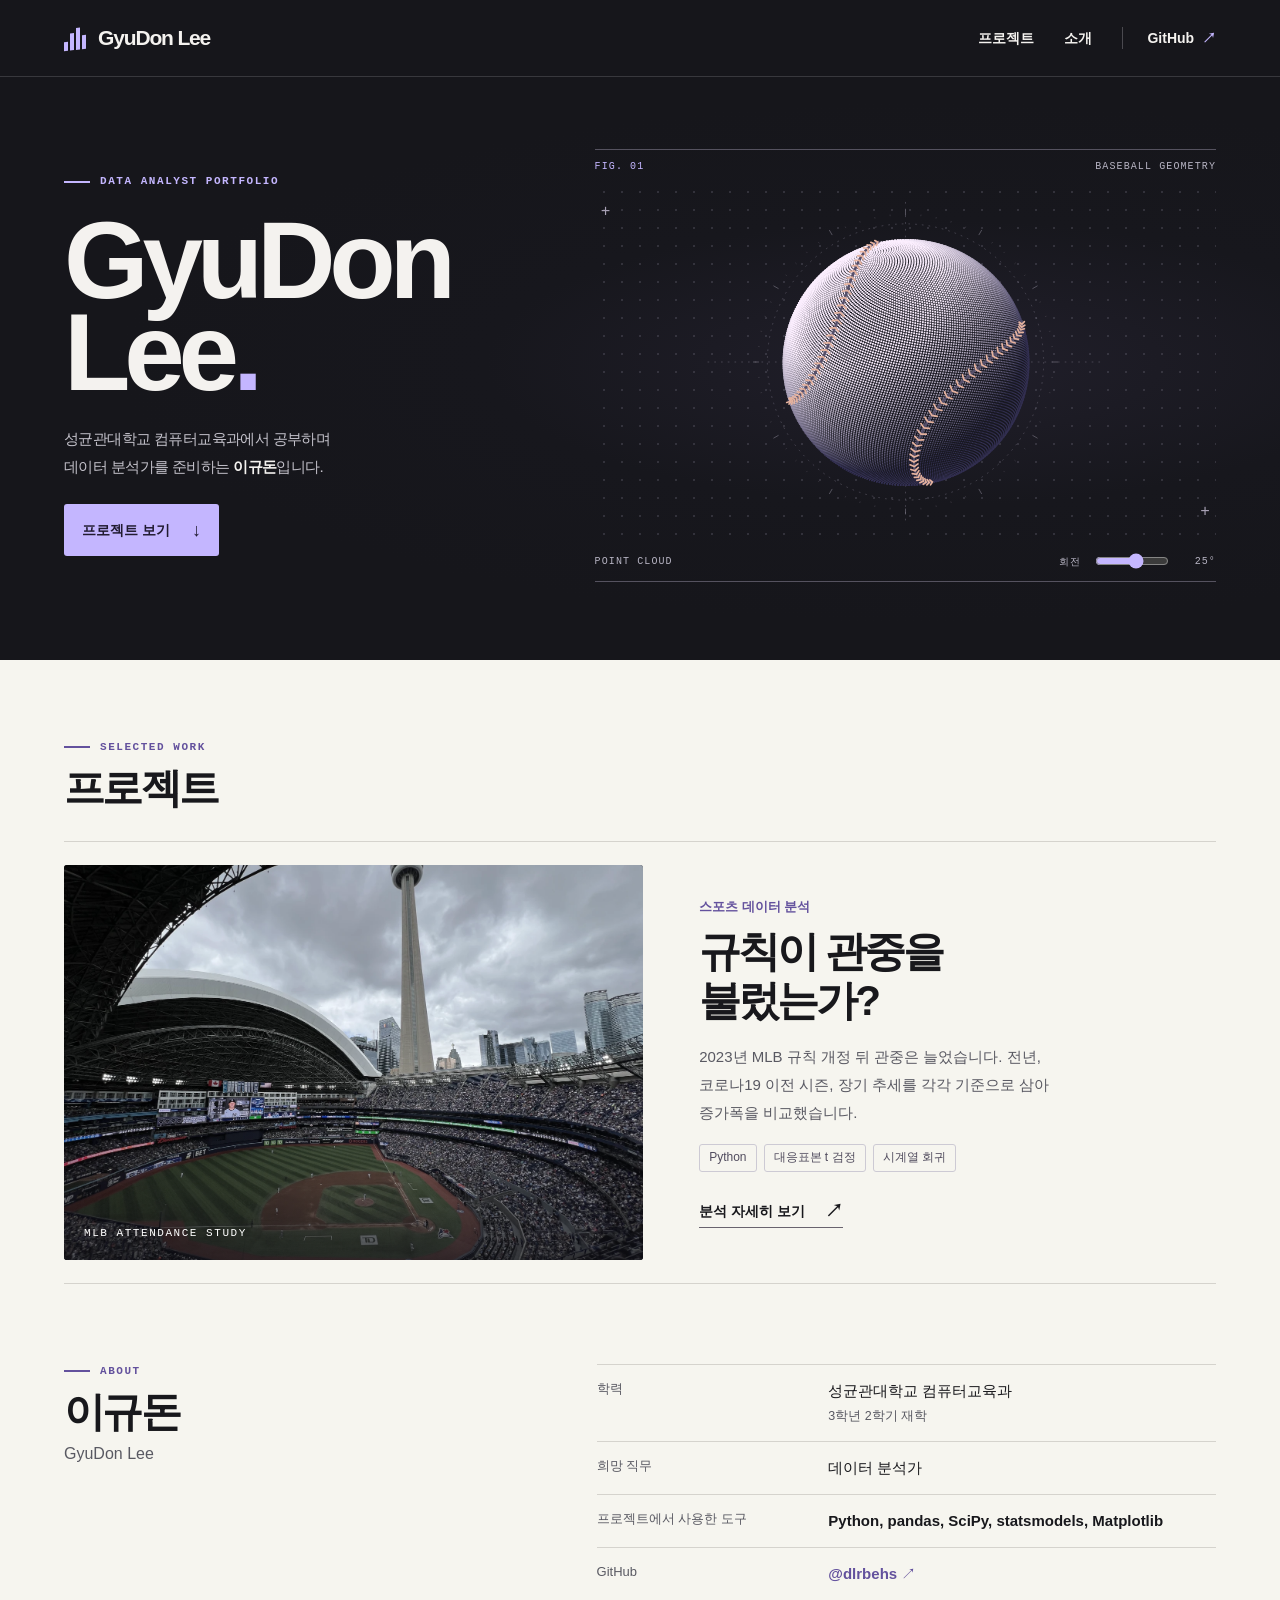
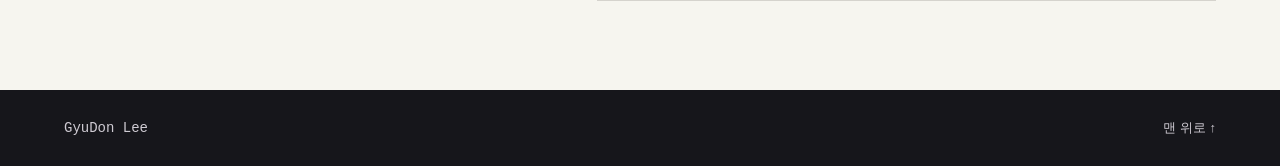
==== index.html @ 4417092d "Publish data analysis portfolio for GitHub Pages" ====
<!doctype html>
<html lang="ko">
<head>
  <meta charset="utf-8"><meta name="viewport" content="width=device-width, initial-scale=1">
  <meta name="theme-color" content="#16161b">
  <title>GyuDon Lee · 데이터 분석 포트폴리오</title>
  <meta name="description" content="성균관대학교 컴퓨터교육과 이규돈의 데이터 분석 포트폴리오. MLB 규칙 개정 전후의 관중 변화를 분석했습니다.">
  <link rel="stylesheet" href="style.css"><script defer src="field.js"></script>
</head>
<body id="top">
  <a class="skip" href="#main">본문으로 건너뛰기</a>
  <header class="topbar"><div class="wrap navrow">
    <a class="brand" href="#top" aria-label="이규돈 포트폴리오 처음으로"><span class="brand-mark" aria-hidden="true"><i></i><i></i><i></i><i></i></span>GyuDon Lee</a>
    <nav aria-label="주 메뉴"><a href="#projects">프로젝트</a><a href="#about">소개</a><a class="github" href="https://github.com/dlrbehs">GitHub <span aria-hidden="true">↗</span></a></nav>
  </div></header>
  <main id="main">
    <section class="hero"><div class="wrap cover">
      <div class="intro">
        <p class="kicker"><span class="dash"></span> DATA ANALYST PORTFOLIO</p>
        <h1>GyuDon<br><span class="last-name">Lee</span><span class="period">.</span></h1>
        <p class="intro-copy">성균관대학교 컴퓨터교육과에서 공부하며<br>데이터 분석가를 준비하는 <strong>이규돈</strong>입니다.</p>
        <a class="button" href="#projects">프로젝트 보기 <span aria-hidden="true">↓</span></a>
      </div>
      <figure class="ball-figure">
        <div class="field-head"><span>FIG. 01</span><span>BASEBALL GEOMETRY</span></div>
        <div class="ball-stage"><canvas id="baseball" role="img" aria-label="보랏빛 점과 살구색 실밥으로 그린 입체 야구공"></canvas></div>
        <figcaption class="field-foot"><span>POINT CLOUD</span><label for="rotation">회전</label><input id="rotation" type="range" min="-180" max="180" value="25" step="1"><output for="rotation" id="rotation-value">25°</output></figcaption>
      </figure>
    </div></section>
    <section id="projects" class="projects paper"><div class="wrap">
      <div class="section-head"><div><p class="kicker"><span class="dash"></span> SELECTED WORK</p><h2>프로젝트</h2></div></div>
      <a href="mlb.html" class="project-card">
        <div class="photo"><img src="stadium.webp" width="1500" height="1125" alt="관중석에서 바라본 토론토 야구장과 외야 쪽의 CN 타워"><span>MLB ATTENDANCE STUDY</span></div>
        <div class="project-summary"><p class="project-type">스포츠 데이터 분석</p>
          <h3>규칙이 관중을<br> 불렀는가?</h3>
          <p>2023년 MLB 규칙 개정 뒤 관중은 늘었습니다. 전년, 코로나19 이전 시즌, 장기 추세를 각각 기준으로 삼아 증가폭을 비교했습니다.</p>
          <ul class="tags"><li>Python</li><li>대응표본 t 검정</li><li>시계열 회귀</li></ul>
          <span class="case-link">분석 자세히 보기 <span aria-hidden="true">↗</span></span>
        </div>
      </a>
    </div></section>
    <section id="about" class="about paper"><div class="wrap about-grid">
      <div><p class="kicker"><span class="dash"></span> ABOUT</p><h2>이규돈</h2><p class="about-name">GyuDon Lee</p></div>
      <dl class="profile"><div><dt>학력</dt><dd>성균관대학교 컴퓨터교육과<br><small>3학년 2학기 재학</small></dd></div>
        <div><dt>희망 직무</dt><dd>데이터 분석가</dd></div>
        <div><dt>프로젝트에서 사용한 도구</dt><dd>Python, pandas, SciPy,<br class="mobile-only"> statsmodels, Matplotlib</dd></div>
        <div><dt>GitHub</dt><dd><a href="https://github.com/dlrbehs">@dlrbehs ↗</a></dd></div>
      </dl>
    </div></section>
  </main>
  <footer><div class="wrap"><span>GyuDon Lee</span><a href="#top">맨 위로 ↑</a></div></footer>
</body></html>
---- style.css ----
:root{--ink:#18181c;--night:#16161b;--paper:#f6f5ef;--muted:#595962;--violet:#c4b6ff;--purple:#63519d;--rule:#d5d3cd;--mono:"IBM Plex Mono",Consolas,"SFMono-Regular",monospace;--sans:"Inter","Segoe UI","Apple SD Gothic Neo","Malgun Gothic",sans-serif}
*{box-sizing:border-box}html{scroll-behavior:smooth;scroll-padding-top:18px}body{margin:0;background:var(--night);color:#f4f2ef;font:16px/1.6 var(--sans);word-break:keep-all}h1,h2,h3,p,dl,dd,figure,ul{margin:0}a{color:inherit;text-decoration:none}a,button,input,summary{-webkit-tap-highlight-color:transparent}a:focus-visible,button:focus-visible,input:focus-visible,summary:focus-visible{outline:3px solid #a383fc;outline-offset:5px}a:hover{text-decoration:underline;text-underline-offset:5px}.wrap{width:min(100% - clamp(40px,10vw,168px),1232px);margin-inline:auto}.paper{background:var(--paper);color:var(--ink)}.mono,.kicker,.section-index,.field-head,.field-foot,.photo>span,.project-type{font-family:var(--mono)}
.skip{position:fixed;z-index:10;left:16px;top:12px;padding:10px 18px;background:var(--paper);color:var(--ink);transform:translateY(-160%)}.skip:focus{transform:none}
.topbar{border-bottom:1px solid #38383d}.navrow,.topbar nav,.brand,.reader-nav .wrap,footer .wrap{display:flex;align-items:center}.navrow{justify-content:space-between;min-height:76px}.brand{font-size:21px;font-weight:700;letter-spacing:-.055em;gap:12px}.brand:hover{text-decoration:none}.brand-mark{display:flex;height:23px;align-items:end;gap:2px;transform:skewY(-7deg)}.brand-mark i{width:4px;display:block;background:var(--violet)}.brand-mark i:nth-child(1){height:9px}.brand-mark i:nth-child(2){height:17px}.brand-mark i:nth-child(3){height:22px}.brand-mark i:nth-child(4){height:14px}.topbar nav{gap:30px;font-size:14px;font-weight:600}.github{border-left:1px solid #4a494f;padding-left:24px}.github span{margin-left:4px;color:var(--violet)}
.hero{overflow:hidden;background:radial-gradient(ellipse at 73% 49%,#211f2b 0%,#17171d 34%,var(--night) 62%)}.cover{display:grid;grid-template-columns:.84fr 1.16fr;align-items:center;gap:7%;padding-block:clamp(54px,5.6vw,85px) clamp(54px,6.1vw,96px)}.kicker{font-size:11px;line-height:1.4;font-weight:600;letter-spacing:.14em;display:flex;align-items:center;gap:10px}.hero .kicker{color:var(--violet)}.dash{width:26px;height:2px;background:currentColor;display:inline-block;flex:none}.intro h1{font-size:clamp(82px,8.5vw,134px);font-weight:650;letter-spacing:-.057em;line-height:.85;margin:25px 0}.period{color:var(--violet)}.intro-copy{font-size:clamp(15px,1.2vw,18px);line-height:1.85;letter-spacing:-.04em;color:#c4c2cb}.intro-copy strong{color:#f4f2ef;font-weight:600}.button{display:inline-flex;align-items:center;gap:22px;background:var(--violet);color:#211b31;padding:12px 18px;font-weight:700;font-size:14px;margin-top:22px;border-radius:3px}.button:hover{background:#d4caff;text-decoration:none}.button span{font-size:18px}
.ball-figure{position:relative;min-width:0}.field-head,.field-foot{display:flex;align-items:center;gap:12px;color:#b7b4c3;font-size:10px;letter-spacing:.11em;line-height:1.3}.field-head{justify-content:space-between;border-top:1px solid #55525f;padding:10px 0}.field-head>span:first-child{color:var(--violet)}.ball-stage{position:relative;background-image:radial-gradient(circle,#72708050 .7px,transparent .9px);background-size:18px 18px}.ball-stage:before,.ball-stage:after{content:"+";position:absolute;color:#a8a1b5;font:16px var(--mono);line-height:1}.ball-stage:before{top:6%;left:1%}.ball-stage:after{bottom:6%;right:1%}#baseball{display:block;width:100%;height:clamp(295px,28vw,420px)}.field-foot{border-bottom:1px solid #55525f;padding:10px 0;min-height:39px}.field-foot>span{margin-right:auto}.field-foot label{font-family:var(--sans);white-space:nowrap}.field-foot input{width:74px;height:16px;accent-color:var(--violet);cursor:ew-resize}.field-foot output{min-width:33px;text-align:right}
.projects{padding-block:clamp(50px,6.2vw,92px)}.paper .kicker{color:var(--purple)}.section-head{display:flex;align-items:end;justify-content:space-between;margin-bottom:29px}.paper h2{font-size:clamp(34px,3.2vw,51px);letter-spacing:-.065em;line-height:1.18;margin-top:9px}.section-index{font-size:13px;color:#5b5666}.section-index span{color:#a7a4ac}.project-card{display:grid;grid-template-columns:1.12fr 1fr;align-items:stretch;border-top:1px solid var(--rule);border-bottom:1px solid var(--rule);padding:23px 0;gap:clamp(30px,4.4vw,78px)}.project-card:hover{text-decoration:none}.photo{position:relative;overflow:hidden;isolation:isolate;background:#36363c;min-height:300px;border-radius:3px}.photo img{display:block;height:100%;width:100%;position:absolute;inset:0;object-fit:cover;object-position:center 64%;transition:transform .4s;filter:saturate(.78)}.photo:after{content:"";position:absolute;inset:55% 0 0;background:linear-gradient(transparent,#121218a8);z-index:0}.photo>span{position:absolute;z-index:1;bottom:18px;left:20px;color:white;font-size:11px;letter-spacing:.14em}.project-card:hover .photo img{transform:scale(1.025)}.project-summary{padding:clamp(12px,2.5vw,42px) 0}.project-type{font-family:var(--sans);color:var(--purple);font-weight:700;font-size:13px}.project-summary h3{font-size:clamp(31px,3.3vw,50px);line-height:1.15;letter-spacing:-.07em;margin:10px 0 18px}.project-summary>p:not(.project-type){font-size:15px;color:var(--muted);line-height:1.85;max-width:44ch}.tags{display:flex;flex-wrap:wrap;padding:0;list-style:none;gap:7px;margin-top:18px}.tags li{border:1px solid #cdcad4;border-radius:3px;padding:3px 9px;font-size:12px;color:#514c5e}.case-link{display:inline-flex;gap:20px;align-items:center;border-bottom:1px solid #69636e;padding-bottom:2px;font-size:14px;font-weight:700;margin-top:25px}.case-link span{font-size:18px}.about{padding-bottom:clamp(60px,7vw,105px)}.about-grid{display:grid;grid-template-columns:1fr 1.3fr;gap:56px}.about-name{color:var(--muted);margin-top:5px}.profile>div{display:grid;grid-template-columns:35% 1fr;gap:15px;border-top:1px solid var(--rule);padding:14px 0}.profile>div:last-child{border-bottom:1px solid var(--rule)}.profile dt{font-size:13px;color:var(--muted)}.profile dd{font-size:15px;font-weight:580}.profile small{font-weight:400;color:var(--muted)}.profile a{color:var(--purple)}.mobile-only{display:none}footer .wrap{min-height:76px;justify-content:space-between;color:#cfcbd3;font-size:13px}footer span{font:14px var(--mono)}
.reader-nav{border-bottom:1px solid var(--rule)}.reader-nav .wrap{min-height:62px;justify-content:space-between;font-size:14px}.reader-nav .mono{font-size:11px;letter-spacing:.13em}.article{max-width:880px;padding-block:clamp(42px,5.5vw,82px)}.article h1{font-size:clamp(38px,5.3vw,76px);letter-spacing:-.075em;line-height:1.13;margin:16px 0}.lead{color:#4c4953;font-size:clamp(17px,1.5vw,21px);line-height:1.75}.article p:not(.kicker){line-height:1.83}.article .block{margin-top:48px}.article h2{font-size:clamp(24px,2.4vw,34px);margin:12px 0 15px}.article .block p,.notebook .article>p{color:#45434b}.study-meta{display:flex;flex-wrap:wrap;gap:10px 25px;border-block:1px solid var(--rule);padding:14px 0;font-size:13px;margin:24px 0 0}.study-meta strong{margin-right:6px}.study-tabs{display:flex;flex-wrap:wrap;gap:5px;margin:18px 0 0}.study-tabs[hidden]{display:none}.study-tabs button{font:600 14px var(--sans);padding:10px 16px;border:1px solid #bcb8c8;background:transparent;color:var(--ink);border-radius:3px;cursor:pointer}.study-tabs button[aria-pressed="true"]{background:var(--ink);border-color:var(--ink);color:white}.reading{background:#e9e5f5;border-left:3px solid #8972bd;padding:clamp(18px,3vw,32px);margin-top:10px}.reading strong{display:block;font-size:clamp(30px,4vw,52px);color:#443568;letter-spacing:-.055em;line-height:1.15}.reading small{display:block;font-family:var(--mono);color:#504566;margin:6px 0 10px}.reading[hidden]{display:none}.case-chart{margin:24px 0;background:white;border:1px solid var(--rule);padding:clamp(8px,1.7vw,22px)}.case-chart img{width:100%;height:auto;display:block}.case-chart figcaption,.caption{font-size:13px;color:var(--muted);margin-top:8px}.article a:not(.button){text-decoration:underline;text-underline-offset:4px}.article pre,.article .tablewrap{overflow:auto;max-width:100%;font-family:var(--mono);word-break:normal}.article pre{background:#232229;color:#eeecf1;padding:18px;border-radius:3px;line-height:1.55;font-size:13px}.article p code{font:14px var(--mono);background:#e9e6ee;padding:1px 5px}.cell{margin-block:40px}.cell img{max-width:100%;height:auto;background:white}.notebook .cell h2{font:13px var(--mono);letter-spacing:.04em;color:var(--purple)}.cell .result{background:#e8e6e2;color:var(--ink)}.article table{border-collapse:collapse;font-size:13px;min-width:min(100%,500px)}.article td,.article th{border-bottom:1px solid var(--rule);padding:6px 9px;text-align:right}.resources{display:flex;flex-wrap:wrap;align-items:center;gap:20px}.resources .button{margin:0}.article details{margin:16px 0}.article summary{cursor:pointer;font-weight:600;font-size:14px}.article details .tablewrap{margin:12px 0}
@media(max-width:780px){.wrap{width:calc(100% - 48px)}.cover{gap:4%;grid-template-columns:.9fr 1.1fr}.intro h1{font-size:83px}.kicker{font-size:10px}.field-head,.field-foot{font-size:9px;gap:7px}.photo{min-height:255px}.about-grid{gap:25px;grid-template-columns:.7fr 1.3fr}.profile>div{grid-template-columns:34% 1fr}.topbar nav{gap:17px}.github{padding-left:17px}}
@media(max-width:600px){.wrap{width:calc(100% - 38px)}.navrow{min-height:61px}.brand{font-size:17px;gap:8px}.brand-mark{transform:scale(.82);transform-origin:left center;margin-right:-3px}.topbar nav{gap:13px;font-size:12px}.github{padding-left:11px}.github span{margin-left:0}.cover{grid-template-columns:1fr;gap:34px;padding-block:41px 33px}.intro h1{font-size:clamp(63px,14.8vw,90px);margin:17px 0;line-height:1}.intro h1 br{display:none}.intro h1 br:after{content:" "}.intro h1 .last-name:before{content:" "}.intro-copy{font-size:15px}.button{margin-top:16px}.ball-figure{max-width:440px;width:100%;margin:auto}#baseball{height:clamp(220px,65vw,280px)}.field-head,.field-foot{padding-block:6px}.projects{padding-block:44px}.section-head{margin-bottom:18px}.project-card,.about-grid{grid-template-columns:1fr;gap:17px}.photo{min-height:0;aspect-ratio:1.7}.project-card{padding:16px 0 22px}.project-summary{padding:0}.project-summary h3 br{display:none}.project-summary h3{font-size:32px;margin:7px 0 12px}.about-grid{gap:20px}.profile>div{grid-template-columns:34% 1fr}.mobile-only{display:block}.study-tabs button{font-size:13px;padding:8px 11px}.article .block{margin-top:32px}.article{padding-block:36px}.article pre{padding:12px}.resources{gap:15px}.section-index{font-size:12px}}
@media(max-width:350px){.brand{font-size:15px}.topbar nav{gap:9px}.github{padding-left:7px}.wrap{width:calc(100% - 28px)}}
@media(prefers-reduced-motion:reduce){html{scroll-behavior:auto}*,*:before,*:after{transition:none!important}}
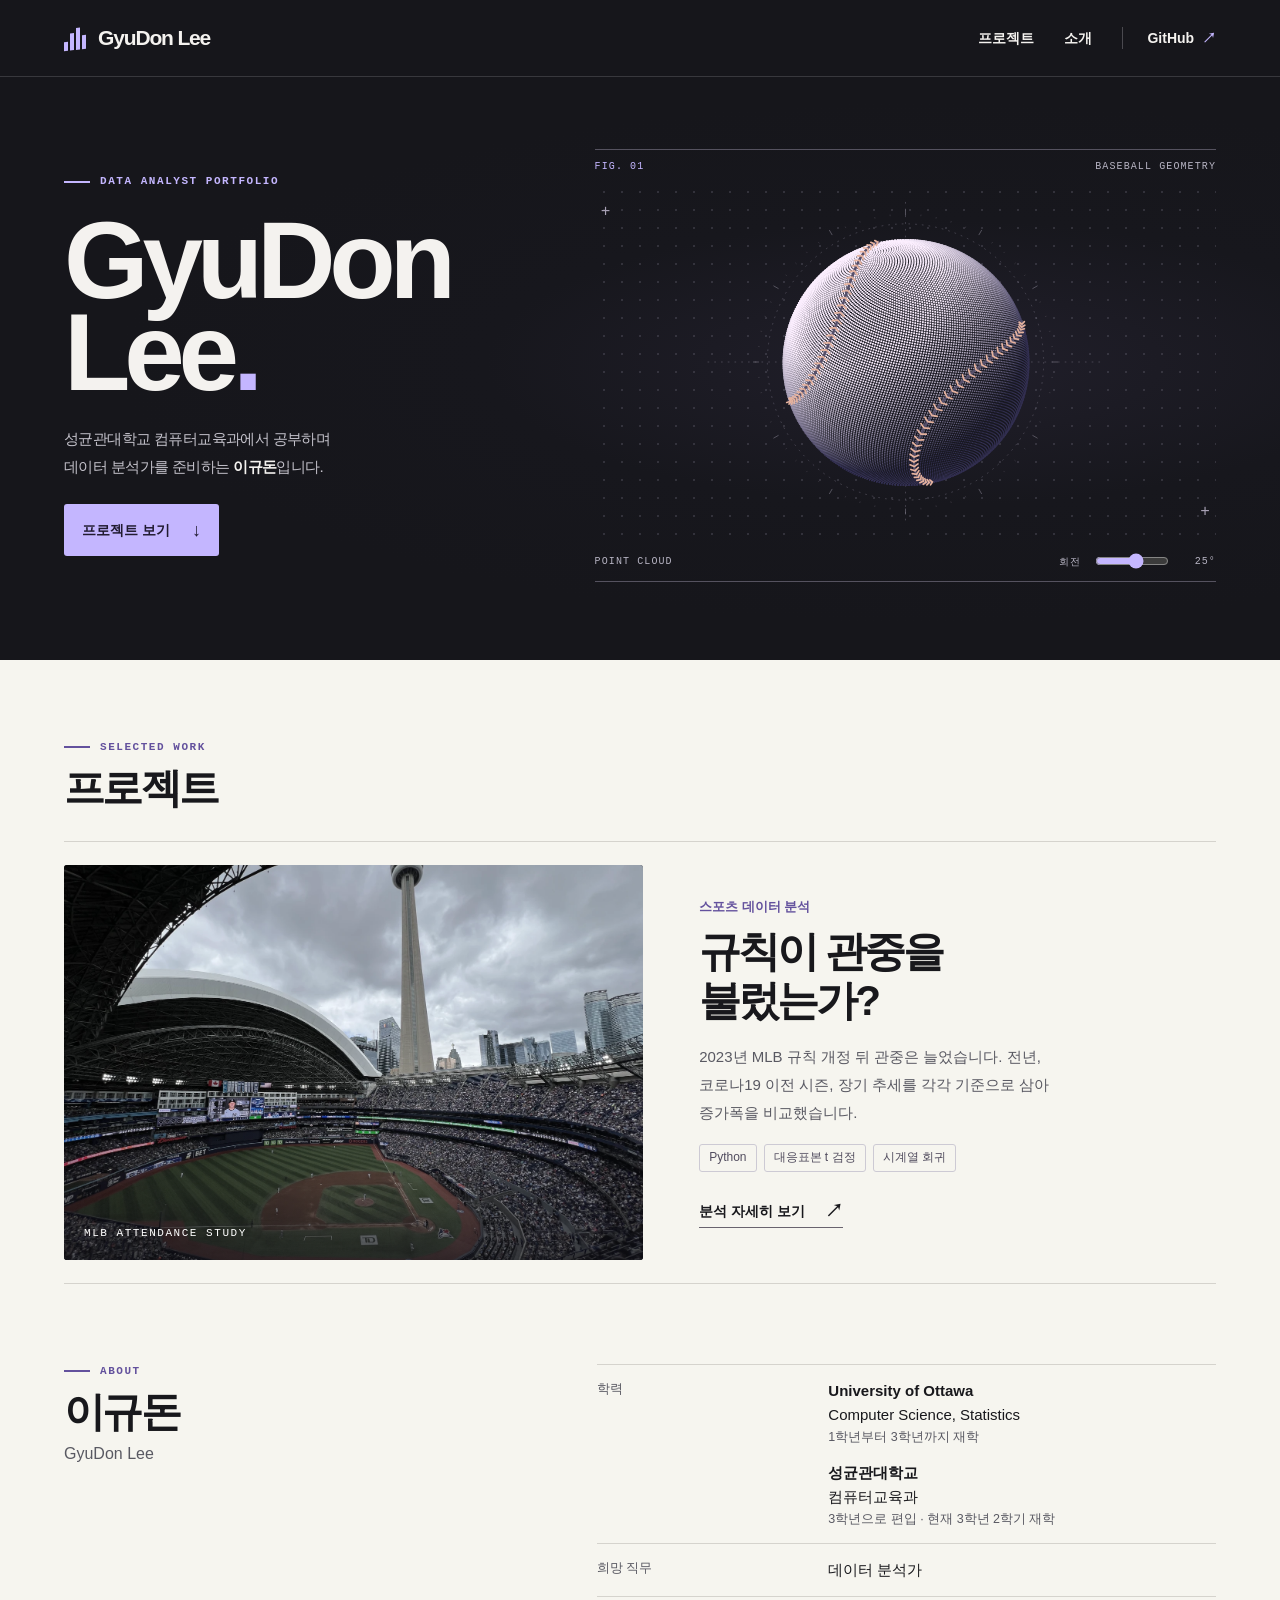
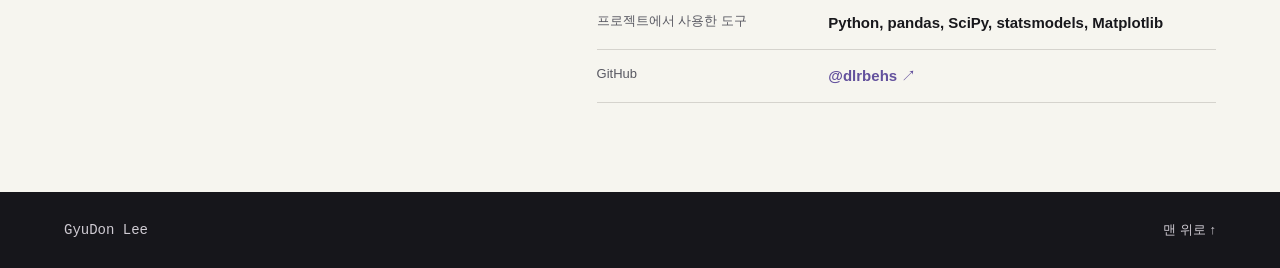
==== commit 8c8d54f5: "Introduce portfolio projects and add Ottawa and SKKU education" ====
--- a/index.html
+++ b/index.html
@@ -4,7 +4,7 @@
   <meta charset="utf-8"><meta name="viewport" content="width=device-width, initial-scale=1">
   <meta name="theme-color" content="#16161b">
   <title>GyuDon Lee · 데이터 분석 포트폴리오</title>
-  <meta name="description" content="성균관대학교 컴퓨터교육과 이규돈의 데이터 분석 포트폴리오. MLB 규칙 개정 전후의 관중 변화를 분석했습니다.">
+  <meta name="description" content="데이터 분석가를 준비하는 이규돈의 포트폴리오. 프로젝트별 분석 질문과 결과, 실행 코드를 확인할 수 있습니다.">
   <link rel="stylesheet" href="style.css"><script defer src="field.js"></script>
 </head>
 <body id="top">
@@ -41,7 +41,12 @@
     </div></section>
     <section id="about" class="about paper"><div class="wrap about-grid">
       <div><p class="kicker"><span class="dash"></span> ABOUT</p><h2>이규돈</h2><p class="about-name">GyuDon Lee</p></div>
-      <dl class="profile"><div><dt>학력</dt><dd>성균관대학교 컴퓨터교육과<br><small>3학년 2학기 재학</small></dd></div>
+      <dl class="profile"><div><dt>학력</dt><dd>
+        <ol class="education-history">
+          <li><strong lang="en">University of Ottawa</strong><span lang="en">Computer Science, Statistics</span><small>1학년부터 3학년까지 재학</small></li>
+          <li><strong>성균관대학교</strong><span>컴퓨터교육과</span><small>3학년으로 편입 · 현재 3학년 2학기 재학</small></li>
+        </ol>
+      </dd></div>
         <div><dt>희망 직무</dt><dd>데이터 분석가</dd></div>
         <div><dt>프로젝트에서 사용한 도구</dt><dd>Python, pandas, SciPy,<br class="mobile-only"> statsmodels, Matplotlib</dd></div>
         <div><dt>GitHub</dt><dd><a href="https://github.com/dlrbehs">@dlrbehs ↗</a></dd></div>
--- a/style.css
+++ b/style.css
@@ -10,3 +10,12 @@
 @media(max-width:600px){.wrap{width:calc(100% - 38px)}.navrow{min-height:61px}.brand{font-size:17px;gap:8px}.brand-mark{transform:scale(.82);transform-origin:left center;margin-right:-3px}.topbar nav{gap:13px;font-size:12px}.github{padding-left:11px}.github span{margin-left:0}.cover{grid-template-columns:1fr;gap:34px;padding-block:41px 33px}.intro h1{font-size:clamp(63px,14.8vw,90px);margin:17px 0;line-height:1}.intro h1 br{display:none}.intro h1 br:after{content:" "}.intro h1 .last-name:before{content:" "}.intro-copy{font-size:15px}.button{margin-top:16px}.ball-figure{max-width:440px;width:100%;margin:auto}#baseball{height:clamp(220px,65vw,280px)}.field-head,.field-foot{padding-block:6px}.projects{padding-block:44px}.section-head{margin-bottom:18px}.project-card,.about-grid{grid-template-columns:1fr;gap:17px}.photo{min-height:0;aspect-ratio:1.7}.project-card{padding:16px 0 22px}.project-summary{padding:0}.project-summary h3 br{display:none}.project-summary h3{font-size:32px;margin:7px 0 12px}.about-grid{gap:20px}.profile>div{grid-template-columns:34% 1fr}.mobile-only{display:block}.study-tabs button{font-size:13px;padding:8px 11px}.article .block{margin-top:32px}.article{padding-block:36px}.article pre{padding:12px}.resources{gap:15px}.section-index{font-size:12px}}
 @media(max-width:350px){.brand{font-size:15px}.topbar nav{gap:9px}.github{padding-left:7px}.wrap{width:calc(100% - 28px)}}
 @media(prefers-reduced-motion:reduce){html{scroll-behavior:auto}*,*:before,*:after{transition:none!important}}
+
+.education-history {
+  margin: 0;
+  padding: 0;
+  list-style: none;
+}
+.education-history li + li { margin-top: 14px; }
+.education-history strong, .education-history span, .education-history small { display: block; }
+.education-history span { font-weight: 400; }
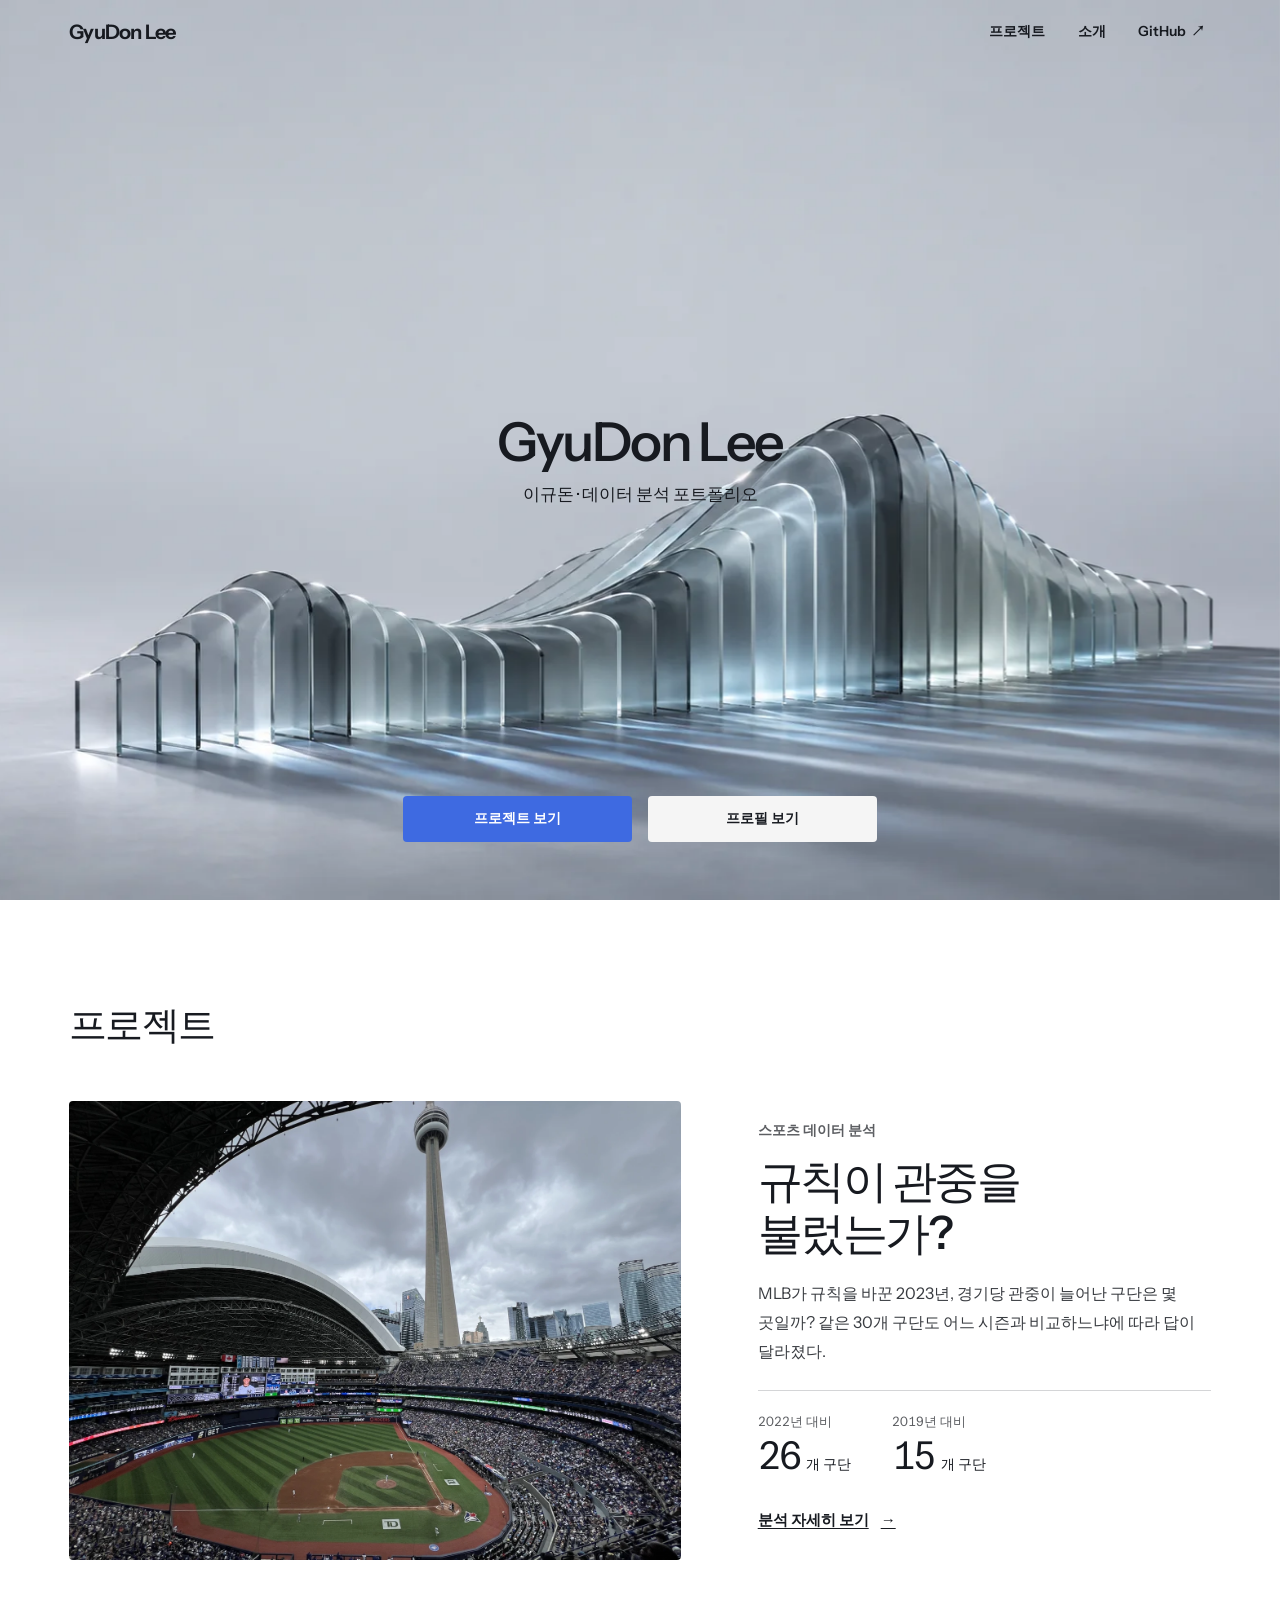
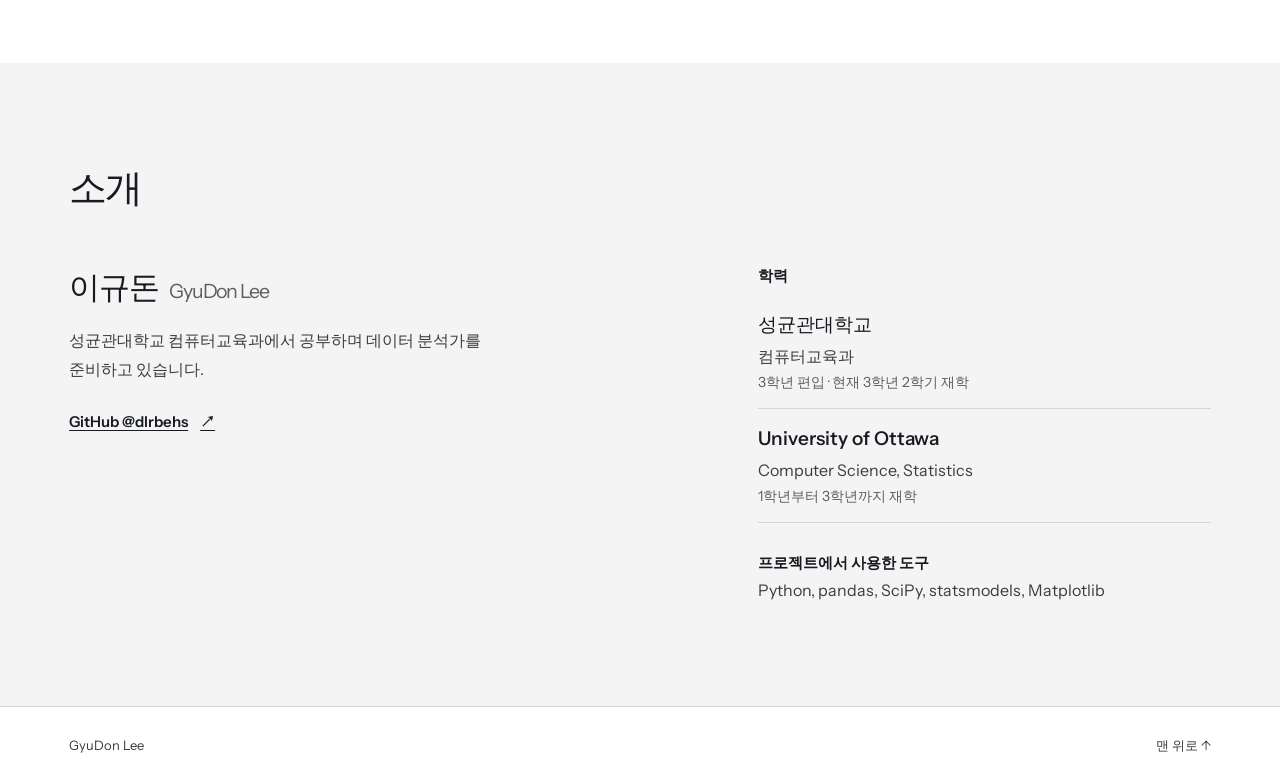
==== commit 906b9856: "Redesign analyst portfolio around selected projects and evidence" ====
--- a/index.html
+++ b/index.html
@@ -1,57 +1,89 @@
 <!doctype html>
 <html lang="ko">
 <head>
-  <meta charset="utf-8"><meta name="viewport" content="width=device-width, initial-scale=1">
-  <meta name="theme-color" content="#16161b">
+  <meta charset="utf-8">
+  <meta name="viewport" content="width=device-width, initial-scale=1">
+  <meta name="theme-color" content="#f4f4f4">
   <title>GyuDon Lee · 데이터 분석 포트폴리오</title>
-  <meta name="description" content="데이터 분석가를 준비하는 이규돈의 포트폴리오. 프로젝트별 분석 질문과 결과, 실행 코드를 확인할 수 있습니다.">
-  <link rel="stylesheet" href="style.css"><script defer src="field.js"></script>
+  <meta name="description" content="데이터 분석가를 준비하는 이규돈의 프로젝트와 학력. 분석 질문에서 결과를 재현하는 Python 코드까지 살펴볼 수 있습니다.">
+  <meta property="og:title" content="GyuDon Lee · 데이터 분석 포트폴리오">
+  <meta property="og:description" content="이규돈의 데이터 분석 프로젝트와 학력을 살펴보세요.">
+  <meta property="og:image" content="https://dlrbehs.github.io/analysis-landscape.webp">
+  <meta property="og:url" content="https://dlrbehs.github.io/">
+  <meta property="og:type" content="website">
+  <link rel="stylesheet" href="style.css">
 </head>
-<body id="top">
+<body id="top" class="home">
   <a class="skip" href="#main">본문으로 건너뛰기</a>
-  <header class="topbar"><div class="wrap navrow">
-    <a class="brand" href="#top" aria-label="이규돈 포트폴리오 처음으로"><span class="brand-mark" aria-hidden="true"><i></i><i></i><i></i><i></i></span>GyuDon Lee</a>
-    <nav aria-label="주 메뉴"><a href="#projects">프로젝트</a><a href="#about">소개</a><a class="github" href="https://github.com/dlrbehs">GitHub <span aria-hidden="true">↗</span></a></nav>
-  </div></header>
+  <header class="topbar">
+    <div class="wrap navrow">
+      <a class="brand" href="#top" aria-label="GyuDon Lee 포트폴리오 처음으로" lang="en">GyuDon Lee</a>
+      <nav aria-label="주 메뉴">
+        <a href="#projects">프로젝트</a>
+        <a href="#about">소개</a>
+        <a href="https://github.com/dlrbehs">GitHub <span aria-hidden="true">↗</span></a>
+      </nav>
+    </div>
+  </header>
   <main id="main">
-    <section class="hero"><div class="wrap cover">
-      <div class="intro">
-        <p class="kicker"><span class="dash"></span> DATA ANALYST PORTFOLIO</p>
-        <h1>GyuDon<br><span class="last-name">Lee</span><span class="period">.</span></h1>
-        <p class="intro-copy">성균관대학교 컴퓨터교육과에서 공부하며<br>데이터 분석가를 준비하는 <strong>이규돈</strong>입니다.</p>
-        <a class="button" href="#projects">프로젝트 보기 <span aria-hidden="true">↓</span></a>
+    <section class="hero" aria-labelledby="hero-title">
+      <picture>
+        <source media="(max-aspect-ratio: 1/1)" srcset="analysis-landscape.webp">
+        <img class="hero-art" src="analysis-landscape.webp"
+             srcset="analysis-landscape-small.webp 1000w, analysis-landscape.webp 1672w"
+             sizes="100vw" width="1672" height="941" fetchpriority="high" alt="">
+      </picture>
+      <div class="hero-heading">
+        <h1 id="hero-title" lang="en">GyuDon Lee</h1>
+        <p>이규돈 · 데이터 분석 포트폴리오</p>
       </div>
-      <figure class="ball-figure">
-        <div class="field-head"><span>FIG. 01</span><span>BASEBALL GEOMETRY</span></div>
-        <div class="ball-stage"><canvas id="baseball" role="img" aria-label="보랏빛 점과 살구색 실밥으로 그린 입체 야구공"></canvas></div>
-        <figcaption class="field-foot"><span>POINT CLOUD</span><label for="rotation">회전</label><input id="rotation" type="range" min="-180" max="180" value="25" step="1"><output for="rotation" id="rotation-value">25°</output></figcaption>
-      </figure>
-    </div></section>
-    <section id="projects" class="projects paper"><div class="wrap">
-      <div class="section-head"><div><p class="kicker"><span class="dash"></span> SELECTED WORK</p><h2>프로젝트</h2></div></div>
-      <a href="mlb.html" class="project-card">
-        <div class="photo"><img src="stadium.webp" width="1500" height="1125" alt="관중석에서 바라본 토론토 야구장과 외야 쪽의 CN 타워"><span>MLB ATTENDANCE STUDY</span></div>
-        <div class="project-summary"><p class="project-type">스포츠 데이터 분석</p>
-          <h3>규칙이 관중을<br> 불렀는가?</h3>
-          <p>2023년 MLB 규칙 개정 뒤 관중은 늘었습니다. 전년, 코로나19 이전 시즌, 장기 추세를 각각 기준으로 삼아 증가폭을 비교했습니다.</p>
-          <ul class="tags"><li>Python</li><li>대응표본 t 검정</li><li>시계열 회귀</li></ul>
-          <span class="case-link">분석 자세히 보기 <span aria-hidden="true">↗</span></span>
+      <div class="hero-actions">
+        <a class="button primary" href="#projects">프로젝트 보기</a>
+        <a class="button secondary" href="#about">프로필 보기</a>
+      </div>
+    </section>
+    <section id="projects" class="projects" aria-labelledby="projects-title">
+      <div class="wrap">
+        <h2 id="projects-title" class="section-title">프로젝트</h2>
+        <article class="feature">
+          <div class="project-photo">
+            <img src="stadium.webp" width="1500" height="1125" loading="lazy" alt="토론토 블루제이스 홈구장의 관중석에서 바라본 그라운드와 CN 타워">
+          </div>
+          <div class="project-copy">
+            <p class="eyebrow">스포츠 데이터 분석</p>
+            <h3>규칙이 관중을<br> 불렀는가?</h3>
+            <p class="summary">MLB가 규칙을 바꾼 2023년, 경기당 관중이 늘어난 구단은 몇 곳일까? 같은 30개 구단도 어느 시즌과 비교하느냐에 따라 답이 달라졌다.</p>
+            <dl class="comparison" aria-label="2023년에 경기당 관중이 증가한 구단 수">
+              <div><dt>2022년 대비</dt><dd>26<span>개 구단</span></dd></div>
+              <div><dt>2019년 대비</dt><dd>15<span>개 구단</span></dd></div>
+            </dl>
+            <a class="text-link" href="mlb.html">분석 자세히 보기 <span aria-hidden="true">→</span></a>
+          </div>
+        </article>
+      </div>
+    </section>
+    <section id="about" class="about" aria-labelledby="about-title">
+      <div class="wrap">
+        <h2 id="about-title" class="section-title">소개</h2>
+        <div class="about-grid">
+          <div class="bio">
+            <h3>이규돈 <span lang="en">GyuDon Lee</span></h3>
+            <p>성균관대학교 컴퓨터교육과에서 공부하며 데이터 분석가를 준비하고 있습니다.</p>
+            <a class="text-link" href="https://github.com/dlrbehs">GitHub @dlrbehs <span aria-hidden="true">↗</span></a>
+          </div>
+          <div class="background">
+            <h3>학력</h3>
+            <ol class="education-history">
+              <li><strong>성균관대학교</strong><span>컴퓨터교육과</span><small>3학년 편입 · 현재 3학년 2학기 재학</small></li>
+              <li><strong lang="en">University of Ottawa</strong><span lang="en">Computer Science, Statistics</span><small>1학년부터 3학년까지 재학</small></li>
+            </ol>
+            <h3>프로젝트에서 사용한 도구</h3>
+            <p lang="en">Python, pandas, SciPy, statsmodels, Matplotlib</p>
+          </div>
         </div>
-      </a>
-    </div></section>
-    <section id="about" class="about paper"><div class="wrap about-grid">
-      <div><p class="kicker"><span class="dash"></span> ABOUT</p><h2>이규돈</h2><p class="about-name">GyuDon Lee</p></div>
-      <dl class="profile"><div><dt>학력</dt><dd>
-        <ol class="education-history">
-          <li><strong lang="en">University of Ottawa</strong><span lang="en">Computer Science, Statistics</span><small>1학년부터 3학년까지 재학</small></li>
-          <li><strong>성균관대학교</strong><span>컴퓨터교육과</span><small>3학년으로 편입 · 현재 3학년 2학기 재학</small></li>
-        </ol>
-      </dd></div>
-        <div><dt>희망 직무</dt><dd>데이터 분석가</dd></div>
-        <div><dt>프로젝트에서 사용한 도구</dt><dd>Python, pandas, SciPy,<br class="mobile-only"> statsmodels, Matplotlib</dd></div>
-        <div><dt>GitHub</dt><dd><a href="https://github.com/dlrbehs">@dlrbehs ↗</a></dd></div>
-      </dl>
-    </div></section>
+      </div>
+    </section>
   </main>
-  <footer><div class="wrap"><span>GyuDon Lee</span><a href="#top">맨 위로 ↑</a></div></footer>
-</body></html>
+  <footer><div class="wrap"><span lang="en">GyuDon Lee</span><a href="#top">맨 위로 ↑</a></div></footer>
+</body>
+</html>
--- a/style.css
+++ b/style.css
@@ -1,21 +1,206 @@
-:root{--ink:#18181c;--night:#16161b;--paper:#f6f5ef;--muted:#595962;--violet:#c4b6ff;--purple:#63519d;--rule:#d5d3cd;--mono:"IBM Plex Mono",Consolas,"SFMono-Regular",monospace;--sans:"Inter","Segoe UI","Apple SD Gothic Neo","Malgun Gothic",sans-serif}
-*{box-sizing:border-box}html{scroll-behavior:smooth;scroll-padding-top:18px}body{margin:0;background:var(--night);color:#f4f2ef;font:16px/1.6 var(--sans);word-break:keep-all}h1,h2,h3,p,dl,dd,figure,ul{margin:0}a{color:inherit;text-decoration:none}a,button,input,summary{-webkit-tap-highlight-color:transparent}a:focus-visible,button:focus-visible,input:focus-visible,summary:focus-visible{outline:3px solid #a383fc;outline-offset:5px}a:hover{text-decoration:underline;text-underline-offset:5px}.wrap{width:min(100% - clamp(40px,10vw,168px),1232px);margin-inline:auto}.paper{background:var(--paper);color:var(--ink)}.mono,.kicker,.section-index,.field-head,.field-foot,.photo>span,.project-type{font-family:var(--mono)}
-.skip{position:fixed;z-index:10;left:16px;top:12px;padding:10px 18px;background:var(--paper);color:var(--ink);transform:translateY(-160%)}.skip:focus{transform:none}
-.topbar{border-bottom:1px solid #38383d}.navrow,.topbar nav,.brand,.reader-nav .wrap,footer .wrap{display:flex;align-items:center}.navrow{justify-content:space-between;min-height:76px}.brand{font-size:21px;font-weight:700;letter-spacing:-.055em;gap:12px}.brand:hover{text-decoration:none}.brand-mark{display:flex;height:23px;align-items:end;gap:2px;transform:skewY(-7deg)}.brand-mark i{width:4px;display:block;background:var(--violet)}.brand-mark i:nth-child(1){height:9px}.brand-mark i:nth-child(2){height:17px}.brand-mark i:nth-child(3){height:22px}.brand-mark i:nth-child(4){height:14px}.topbar nav{gap:30px;font-size:14px;font-weight:600}.github{border-left:1px solid #4a494f;padding-left:24px}.github span{margin-left:4px;color:var(--violet)}
-.hero{overflow:hidden;background:radial-gradient(ellipse at 73% 49%,#211f2b 0%,#17171d 34%,var(--night) 62%)}.cover{display:grid;grid-template-columns:.84fr 1.16fr;align-items:center;gap:7%;padding-block:clamp(54px,5.6vw,85px) clamp(54px,6.1vw,96px)}.kicker{font-size:11px;line-height:1.4;font-weight:600;letter-spacing:.14em;display:flex;align-items:center;gap:10px}.hero .kicker{color:var(--violet)}.dash{width:26px;height:2px;background:currentColor;display:inline-block;flex:none}.intro h1{font-size:clamp(82px,8.5vw,134px);font-weight:650;letter-spacing:-.057em;line-height:.85;margin:25px 0}.period{color:var(--violet)}.intro-copy{font-size:clamp(15px,1.2vw,18px);line-height:1.85;letter-spacing:-.04em;color:#c4c2cb}.intro-copy strong{color:#f4f2ef;font-weight:600}.button{display:inline-flex;align-items:center;gap:22px;background:var(--violet);color:#211b31;padding:12px 18px;font-weight:700;font-size:14px;margin-top:22px;border-radius:3px}.button:hover{background:#d4caff;text-decoration:none}.button span{font-size:18px}
-.ball-figure{position:relative;min-width:0}.field-head,.field-foot{display:flex;align-items:center;gap:12px;color:#b7b4c3;font-size:10px;letter-spacing:.11em;line-height:1.3}.field-head{justify-content:space-between;border-top:1px solid #55525f;padding:10px 0}.field-head>span:first-child{color:var(--violet)}.ball-stage{position:relative;background-image:radial-gradient(circle,#72708050 .7px,transparent .9px);background-size:18px 18px}.ball-stage:before,.ball-stage:after{content:"+";position:absolute;color:#a8a1b5;font:16px var(--mono);line-height:1}.ball-stage:before{top:6%;left:1%}.ball-stage:after{bottom:6%;right:1%}#baseball{display:block;width:100%;height:clamp(295px,28vw,420px)}.field-foot{border-bottom:1px solid #55525f;padding:10px 0;min-height:39px}.field-foot>span{margin-right:auto}.field-foot label{font-family:var(--sans);white-space:nowrap}.field-foot input{width:74px;height:16px;accent-color:var(--violet);cursor:ew-resize}.field-foot output{min-width:33px;text-align:right}
-.projects{padding-block:clamp(50px,6.2vw,92px)}.paper .kicker{color:var(--purple)}.section-head{display:flex;align-items:end;justify-content:space-between;margin-bottom:29px}.paper h2{font-size:clamp(34px,3.2vw,51px);letter-spacing:-.065em;line-height:1.18;margin-top:9px}.section-index{font-size:13px;color:#5b5666}.section-index span{color:#a7a4ac}.project-card{display:grid;grid-template-columns:1.12fr 1fr;align-items:stretch;border-top:1px solid var(--rule);border-bottom:1px solid var(--rule);padding:23px 0;gap:clamp(30px,4.4vw,78px)}.project-card:hover{text-decoration:none}.photo{position:relative;overflow:hidden;isolation:isolate;background:#36363c;min-height:300px;border-radius:3px}.photo img{display:block;height:100%;width:100%;position:absolute;inset:0;object-fit:cover;object-position:center 64%;transition:transform .4s;filter:saturate(.78)}.photo:after{content:"";position:absolute;inset:55% 0 0;background:linear-gradient(transparent,#121218a8);z-index:0}.photo>span{position:absolute;z-index:1;bottom:18px;left:20px;color:white;font-size:11px;letter-spacing:.14em}.project-card:hover .photo img{transform:scale(1.025)}.project-summary{padding:clamp(12px,2.5vw,42px) 0}.project-type{font-family:var(--sans);color:var(--purple);font-weight:700;font-size:13px}.project-summary h3{font-size:clamp(31px,3.3vw,50px);line-height:1.15;letter-spacing:-.07em;margin:10px 0 18px}.project-summary>p:not(.project-type){font-size:15px;color:var(--muted);line-height:1.85;max-width:44ch}.tags{display:flex;flex-wrap:wrap;padding:0;list-style:none;gap:7px;margin-top:18px}.tags li{border:1px solid #cdcad4;border-radius:3px;padding:3px 9px;font-size:12px;color:#514c5e}.case-link{display:inline-flex;gap:20px;align-items:center;border-bottom:1px solid #69636e;padding-bottom:2px;font-size:14px;font-weight:700;margin-top:25px}.case-link span{font-size:18px}.about{padding-bottom:clamp(60px,7vw,105px)}.about-grid{display:grid;grid-template-columns:1fr 1.3fr;gap:56px}.about-name{color:var(--muted);margin-top:5px}.profile>div{display:grid;grid-template-columns:35% 1fr;gap:15px;border-top:1px solid var(--rule);padding:14px 0}.profile>div:last-child{border-bottom:1px solid var(--rule)}.profile dt{font-size:13px;color:var(--muted)}.profile dd{font-size:15px;font-weight:580}.profile small{font-weight:400;color:var(--muted)}.profile a{color:var(--purple)}.mobile-only{display:none}footer .wrap{min-height:76px;justify-content:space-between;color:#cfcbd3;font-size:13px}footer span{font:14px var(--mono)}
-.reader-nav{border-bottom:1px solid var(--rule)}.reader-nav .wrap{min-height:62px;justify-content:space-between;font-size:14px}.reader-nav .mono{font-size:11px;letter-spacing:.13em}.article{max-width:880px;padding-block:clamp(42px,5.5vw,82px)}.article h1{font-size:clamp(38px,5.3vw,76px);letter-spacing:-.075em;line-height:1.13;margin:16px 0}.lead{color:#4c4953;font-size:clamp(17px,1.5vw,21px);line-height:1.75}.article p:not(.kicker){line-height:1.83}.article .block{margin-top:48px}.article h2{font-size:clamp(24px,2.4vw,34px);margin:12px 0 15px}.article .block p,.notebook .article>p{color:#45434b}.study-meta{display:flex;flex-wrap:wrap;gap:10px 25px;border-block:1px solid var(--rule);padding:14px 0;font-size:13px;margin:24px 0 0}.study-meta strong{margin-right:6px}.study-tabs{display:flex;flex-wrap:wrap;gap:5px;margin:18px 0 0}.study-tabs[hidden]{display:none}.study-tabs button{font:600 14px var(--sans);padding:10px 16px;border:1px solid #bcb8c8;background:transparent;color:var(--ink);border-radius:3px;cursor:pointer}.study-tabs button[aria-pressed="true"]{background:var(--ink);border-color:var(--ink);color:white}.reading{background:#e9e5f5;border-left:3px solid #8972bd;padding:clamp(18px,3vw,32px);margin-top:10px}.reading strong{display:block;font-size:clamp(30px,4vw,52px);color:#443568;letter-spacing:-.055em;line-height:1.15}.reading small{display:block;font-family:var(--mono);color:#504566;margin:6px 0 10px}.reading[hidden]{display:none}.case-chart{margin:24px 0;background:white;border:1px solid var(--rule);padding:clamp(8px,1.7vw,22px)}.case-chart img{width:100%;height:auto;display:block}.case-chart figcaption,.caption{font-size:13px;color:var(--muted);margin-top:8px}.article a:not(.button){text-decoration:underline;text-underline-offset:4px}.article pre,.article .tablewrap{overflow:auto;max-width:100%;font-family:var(--mono);word-break:normal}.article pre{background:#232229;color:#eeecf1;padding:18px;border-radius:3px;line-height:1.55;font-size:13px}.article p code{font:14px var(--mono);background:#e9e6ee;padding:1px 5px}.cell{margin-block:40px}.cell img{max-width:100%;height:auto;background:white}.notebook .cell h2{font:13px var(--mono);letter-spacing:.04em;color:var(--purple)}.cell .result{background:#e8e6e2;color:var(--ink)}.article table{border-collapse:collapse;font-size:13px;min-width:min(100%,500px)}.article td,.article th{border-bottom:1px solid var(--rule);padding:6px 9px;text-align:right}.resources{display:flex;flex-wrap:wrap;align-items:center;gap:20px}.resources .button{margin:0}.article details{margin:16px 0}.article summary{cursor:pointer;font-weight:600;font-size:14px}.article details .tablewrap{margin:12px 0}
-@media(max-width:780px){.wrap{width:calc(100% - 48px)}.cover{gap:4%;grid-template-columns:.9fr 1.1fr}.intro h1{font-size:83px}.kicker{font-size:10px}.field-head,.field-foot{font-size:9px;gap:7px}.photo{min-height:255px}.about-grid{gap:25px;grid-template-columns:.7fr 1.3fr}.profile>div{grid-template-columns:34% 1fr}.topbar nav{gap:17px}.github{padding-left:17px}}
-@media(max-width:600px){.wrap{width:calc(100% - 38px)}.navrow{min-height:61px}.brand{font-size:17px;gap:8px}.brand-mark{transform:scale(.82);transform-origin:left center;margin-right:-3px}.topbar nav{gap:13px;font-size:12px}.github{padding-left:11px}.github span{margin-left:0}.cover{grid-template-columns:1fr;gap:34px;padding-block:41px 33px}.intro h1{font-size:clamp(63px,14.8vw,90px);margin:17px 0;line-height:1}.intro h1 br{display:none}.intro h1 br:after{content:" "}.intro h1 .last-name:before{content:" "}.intro-copy{font-size:15px}.button{margin-top:16px}.ball-figure{max-width:440px;width:100%;margin:auto}#baseball{height:clamp(220px,65vw,280px)}.field-head,.field-foot{padding-block:6px}.projects{padding-block:44px}.section-head{margin-bottom:18px}.project-card,.about-grid{grid-template-columns:1fr;gap:17px}.photo{min-height:0;aspect-ratio:1.7}.project-card{padding:16px 0 22px}.project-summary{padding:0}.project-summary h3 br{display:none}.project-summary h3{font-size:32px;margin:7px 0 12px}.about-grid{gap:20px}.profile>div{grid-template-columns:34% 1fr}.mobile-only{display:block}.study-tabs button{font-size:13px;padding:8px 11px}.article .block{margin-top:32px}.article{padding-block:36px}.article pre{padding:12px}.resources{gap:15px}.section-index{font-size:12px}}
-@media(max-width:350px){.brand{font-size:15px}.topbar nav{gap:9px}.github{padding-left:7px}.wrap{width:calc(100% - 28px)}}
-@media(prefers-reduced-motion:reduce){html{scroll-behavior:auto}*,*:before,*:after{transition:none!important}}
-
-.education-history {
-  margin: 0;
-  padding: 0;
-  list-style: none;
-}
-.education-history li + li { margin-top: 14px; }
+@font-face {
+  font-family: "Instrument Sans";
+  src: url("instrument-sans-latin.woff2") format("woff2");
+  font-style: normal;
+  font-weight: 400 700;
+  font-display: swap;
+}
+
+:root {
+  color-scheme: light;
+  --ink: #171a20;
+  --body: #393c41;
+  --muted: #5c5e62;
+  --paper: #fff;
+  --surface: #f4f4f4;
+  --line: #d4d5d7;
+  --blue: #3e6ae1;
+  --blue-text: #294db0;
+  --gutter: clamp(20px, 5.4vw, 88px);
+  --section-space: clamp(64px, 8vw, 128px);
+  --sans: "Instrument Sans", Arial, "Apple SD Gothic Neo", "Malgun Gothic", sans-serif;
+  font-family: var(--sans);
+  color: var(--ink);
+  background: var(--paper);
+  line-height: 1.55;
+  -webkit-text-size-adjust: 100%;
+}
+
+* { box-sizing: border-box; }
+body, h1, h2, h3, p, figure, dl, dd, ol { margin: 0; }
+body { min-width: 0; word-break: keep-all; overflow-wrap: break-word; }
+img { display: block; max-width: 100%; height: auto; }
+a { color: inherit; text-underline-offset: .22em; }
+button { font: inherit; }
+:focus-visible { outline: 3px solid var(--blue-text); outline-offset: 4px; }
+[hidden] { display: none !important; }
+.wrap { width: min(calc(100% - var(--gutter) * 2), 1280px); margin-inline: auto; }
+.skip {
+  position: fixed; top: 8px; left: 8px; z-index: 8; padding: 10px 16px;
+  color: white; background: var(--ink); transform: translateY(-160%);
+}
+.skip:focus { transform: none; }
+
+.topbar, .reader-nav { z-index: 3; background: rgba(250, 250, 250, .92); }
+.topbar { position: absolute; inset: 0 0 auto; background: transparent; }
+.navrow, .reader-nav > div {
+  min-height: 64px; display: flex; align-items: center; justify-content: space-between; gap: 10px;
+}
+.brand { display: inline-flex; align-items: center; min-height: 44px; }
+.brand { font-size: 20px; font-weight: 650; letter-spacing: -.04em; }
+.navrow a, .reader-nav a, footer a { text-decoration: none; }
+nav { display: flex; align-items: center; gap: clamp(8px, 1.6vw, 24px); }
+nav a, .reader-nav a, footer a { display: inline-flex; align-items: center; gap: .35em; min-height: 44px; }
+nav a { padding-inline: 6px; font-weight: 600; font-size: 14px; }
+nav a:hover, .reader-nav a:hover, footer a:hover { text-decoration: underline; }
+
+@supports (animation-timeline: scroll()) {
+  .topbar {
+    position: fixed;
+    animation: nav-surface 1s linear both;
+    animation-timeline: scroll();
+    animation-range: 0px 80px;
+  }
+  :is(#projects, #about) { scroll-margin-top: 60px; }
+  @keyframes nav-surface {
+    from { background-color: transparent; backdrop-filter: blur(0); }
+    to { background-color: rgba(255, 255, 255, .9); backdrop-filter: blur(12px); }
+  }
+}
+
+.hero {
+  position: relative; isolation: isolate; display: flex; flex-direction: column;
+  align-items: center; justify-content: space-between; text-align: center;
+  min-height: max(550px, 100vh); min-height: max(550px, 100svh);
+  padding: clamp(90px, 14vh, 170px) 20px clamp(28px, 6.5vh, 80px);
+  background: #bfc4cb; overflow: hidden;
+}
+.hero-art { position: absolute; inset: 0; z-index: -1; width: 100%; height: 100%; object-fit: cover; object-position: 50% 66%; }
+.hero picture { display: contents; }
+.hero h1 { font-size: clamp(40px, 4.2vw, 66px); font-weight: 550; line-height: 1.04; letter-spacing: -.045em; }
+.hero-heading p { margin-top: 12px; font-size: clamp(16px, 1.3vw, 20px); font-weight: 500; }
+.hero-actions { display: flex; justify-content: center; gap: 16px; width: min(100%, 474px); }
+.button {
+  display: inline-flex; align-items: center; justify-content: center; gap: 10px; min-height: 46px;
+  padding: 10px 24px; border-radius: 4px; background: var(--blue); color: #fff;
+  font-size: 14px; font-weight: 600; line-height: 1.45; text-decoration: none;
+}
+.hero-actions .button { flex: 1; }
+.button:hover { background: #3158c5; }
+.secondary { background: #f5f5f5; color: var(--ink); }
+.secondary:hover { background: #fff; }
+
+.projects, .about { padding-block: var(--section-space); }
+.section-title {
+  margin-bottom: clamp(30px, 4.2vw, 64px); font-size: clamp(28px, 3vw, 44px); font-weight: 550;
+  letter-spacing: -.045em; line-height: 1.18;
+}
+.feature { position: relative; display: grid; grid-template-columns: minmax(0, 1.35fr) minmax(0, 1fr); gap: clamp(32px, 6vw, 90px); align-items: center; }
+.feature .text-link::after { content: ""; position: absolute; inset: 0; }
+.project-photo { overflow: hidden; border-radius: 4px; }
+.project-photo img { width: 100%; aspect-ratio: 4 / 3; object-fit: cover; }
+.eyebrow, .kicker { color: var(--muted); font-size: 14px; font-weight: 600; }
+.project-copy h3 { margin-block: 14px 20px; font-size: clamp(34px, 3.5vw, 55px); line-height: 1.16; font-weight: 550; letter-spacing: -.055em; }
+.summary, .bio p { color: var(--body); font-size: 16px; line-height: 1.8; }
+.comparison {
+  display: flex; column-gap: clamp(22px, 3.2vw, 48px); margin-block: 24px 18px;
+  padding-top: 20px; border-top: 1px solid var(--line); font-variant-numeric: tabular-nums;
+}
+.comparison dt { font-size: 13px; color: var(--muted); }
+.comparison dd { margin-top: 2px; font-size: clamp(28px, 3vw, 42px); line-height: 1.22; letter-spacing: -.045em; }
+.comparison dd span { margin-left: 6px; font-size: 14px; letter-spacing: 0; }
+.text-link { display: inline-flex; align-items: center; min-height: 44px; gap: 12px; font-size: 15px; font-weight: 600; text-decoration: underline; }
+.text-link span { display: inline-block; }
+.text-link:hover { color: var(--blue-text); }
+
+.about { background: var(--surface); }
+.about-grid { display: grid; grid-template-columns: minmax(0, 1.35fr) minmax(0, 1fr); gap: clamp(32px, 6vw, 90px); align-items: start; }
+.bio h3 { font-size: clamp(26px, 2.4vw, 36px); letter-spacing: -.04em; font-weight: 550; }
+.bio h3 span { display: inline-block; margin-left: 6px; font-size: .64em; font-weight: 400; color: var(--muted); }
+.bio p { max-width: 28em; margin-block: 14px 16px; }
+.background h3 { font-size: 15px; font-weight: 600; }
+.education-history { list-style: none; padding: 0; margin-block: 8px 28px; }
+.education-history li { padding-block: 15px; border-bottom: 1px solid var(--line); }
 .education-history strong, .education-history span, .education-history small { display: block; }
-.education-history span { font-weight: 400; }
+.education-history strong { font-size: 19px; font-weight: 550; }
+.education-history span, .background p { margin-top: 4px; color: var(--body); }
+.education-history small { margin-top: 3px; color: var(--muted); font-size: 14px; }
+footer { background: var(--paper); border-top: 1px solid var(--line); font-size: 13px; color: var(--body); }
+footer .wrap { display: flex; align-items: center; justify-content: space-between; gap: 16px; min-height: 76px; }
+
+.reader-nav { position: sticky; top: 0; border-bottom: 1px solid var(--line); backdrop-filter: blur(12px); }
+.reader-nav .mono { font-size: 13px; font-weight: 600; }
+.reader-nav a { font-size: 14px; font-weight: 550; }
+.article { max-width: 832px; margin-block: clamp(54px, 7vw, 108px) var(--section-space); }
+.article h1 { font-size: clamp(32px, 4.8vw, 62px); line-height: 1.15; letter-spacing: -.055em; font-weight: 550; }
+.article .kicker { margin-bottom: 16px; }
+.article p { color: var(--body); line-height: 1.84; }
+.article h1 + .lead { margin-top: 24px; }
+.article .lead { font-size: clamp(17px, 1.45vw, 21px); }
+.article a:not(.button) { color: var(--blue-text); }
+.study-meta { display: flex; flex-wrap: wrap; gap: 6px 24px; margin-top: 28px; font-size: 14px; color: var(--muted); }
+.study-meta strong { color: var(--ink); }
+.block, .cell { padding-top: clamp(28px, 3.7vw, 54px); margin-top: clamp(34px, 4.5vw, 64px); border-top: 1px solid var(--line); scroll-margin-top: 88px; }
+.article h2 { margin-bottom: 18px; font-size: clamp(22px, 2.3vw, 32px); line-height: 1.38; font-weight: 550; letter-spacing: -.04em; }
+.article p + p { margin-top: 14px; }
+.article code { font-family: ui-monospace, Consolas, monospace; font-size: .92em; }
+.case-chart { margin-block: 26px 18px; }
+.case-chart img { width: 100%; }
+.case-chart figcaption, .article .caption, caption { margin-top: 10px; color: var(--muted); font-size: 14px; line-height: 1.6; }
+details { margin-top: 18px; }
+summary { cursor: pointer; padding-block: 9px; font-weight: 550; }
+details[open] > p { padding-block: 10px; }
+.study-tabs { display: flex; flex-wrap: wrap; gap: 8px; margin-block: 18px; }
+.study-tabs button {
+  min-height: 44px; padding: 8px 14px; border: 1px solid var(--line); border-radius: 4px;
+  background: var(--paper); color: var(--body); cursor: pointer; font-size: 14px;
+}
+.study-tabs button[aria-pressed="true"] { color: white; background: var(--ink); border-color: var(--ink); }
+.reading { margin-top: 12px; padding: clamp(20px, 3vw, 36px); border-radius: 4px; background: var(--surface); }
+.reading > strong, .reading small { display: block; }
+.reading > strong { font-size: clamp(32px, 4.1vw, 54px); line-height: 1.18; font-weight: 500; letter-spacing: -.04em; }
+.reading small { margin-block: 6px 14px; color: var(--muted); }
+.resources { display: flex; flex-wrap: wrap; align-items: center; gap: 10px 24px; }
+.resources a { display: inline-flex; align-items: center; min-height: 44px; }
+.tablewrap, .cell pre { max-width: 100%; overflow-x: auto; }
+table { width: 100%; border-collapse: collapse; font-size: 14px; font-variant-numeric: tabular-nums; }
+caption { text-align: left; margin-bottom: 10px; }
+th, td { padding: 9px 12px; border-bottom: 1px solid var(--line); text-align: left; white-space: nowrap; }
+thead { background: var(--surface); }
+.notebook .article { max-width: 980px; }
+.notebook .lead { margin-bottom: 18px; }
+.cell pre { background: var(--surface); border-radius: 4px; padding: 18px; font: 14px/1.65 ui-monospace, Consolas, monospace; }
+.cell img { margin-block: 18px; }
+.cell .result { color: var(--muted); }
+.cell h3 { margin-block: 16px 8px; font-size: 16px; }
+
+@media (max-width: 760px) {
+  .feature, .about-grid { grid-template-columns: minmax(0, 1fr); gap: 28px; }
+  .about-grid { gap: 40px; }
+  .project-copy h3 br { display: none; }
+  .project-copy h3 { margin-block: 8px 14px; }
+  .project-photo img { aspect-ratio: 3 / 2; }
+  .comparison { margin-block: 16px 10px; padding-top: 14px; }
+}
+@media (max-width: 600px) {
+  .navrow, .reader-nav > div { min-height: 56px; }
+  .brand { font-size: 18px; }
+  nav { gap: 2px; }
+  nav a { padding-inline: 7px; font-size: 13px; }
+  .hero { min-height: max(500px, 100vh); min-height: max(500px, 100svh); padding-top: clamp(96px, 16svh, 152px); padding-bottom: max(30px, env(safe-area-inset-bottom)); }
+  .hero-art { object-position: 56% 67%; }
+  .hero-actions { max-width: 380px; gap: 10px; }
+  .hero-actions .button { padding-inline: 8px; }
+  .study-meta { display: grid; }
+  .study-tabs { gap: 6px; }
+  .study-tabs button { padding-inline: 9px; }
+  .resources { flex-direction: column; align-items: flex-start; gap: 6px; }
+}
+@media (prefers-reduced-motion: no-preference) {
+  .hero-art { animation: develop 850ms ease-out both; }
+  .hero-heading { animation: arrive 330ms ease-out both; }
+  .button, .text-link span { transition: background-color 330ms ease, transform 330ms ease; }
+  .text-link:hover span { transform: translateX(3px); }
+  @keyframes develop { from { transform: scale(1.015); } to { transform: none; } }
+  @keyframes arrive { from { opacity: .5; transform: translateY(6px); } to { opacity: 1; transform: none; } }
+}
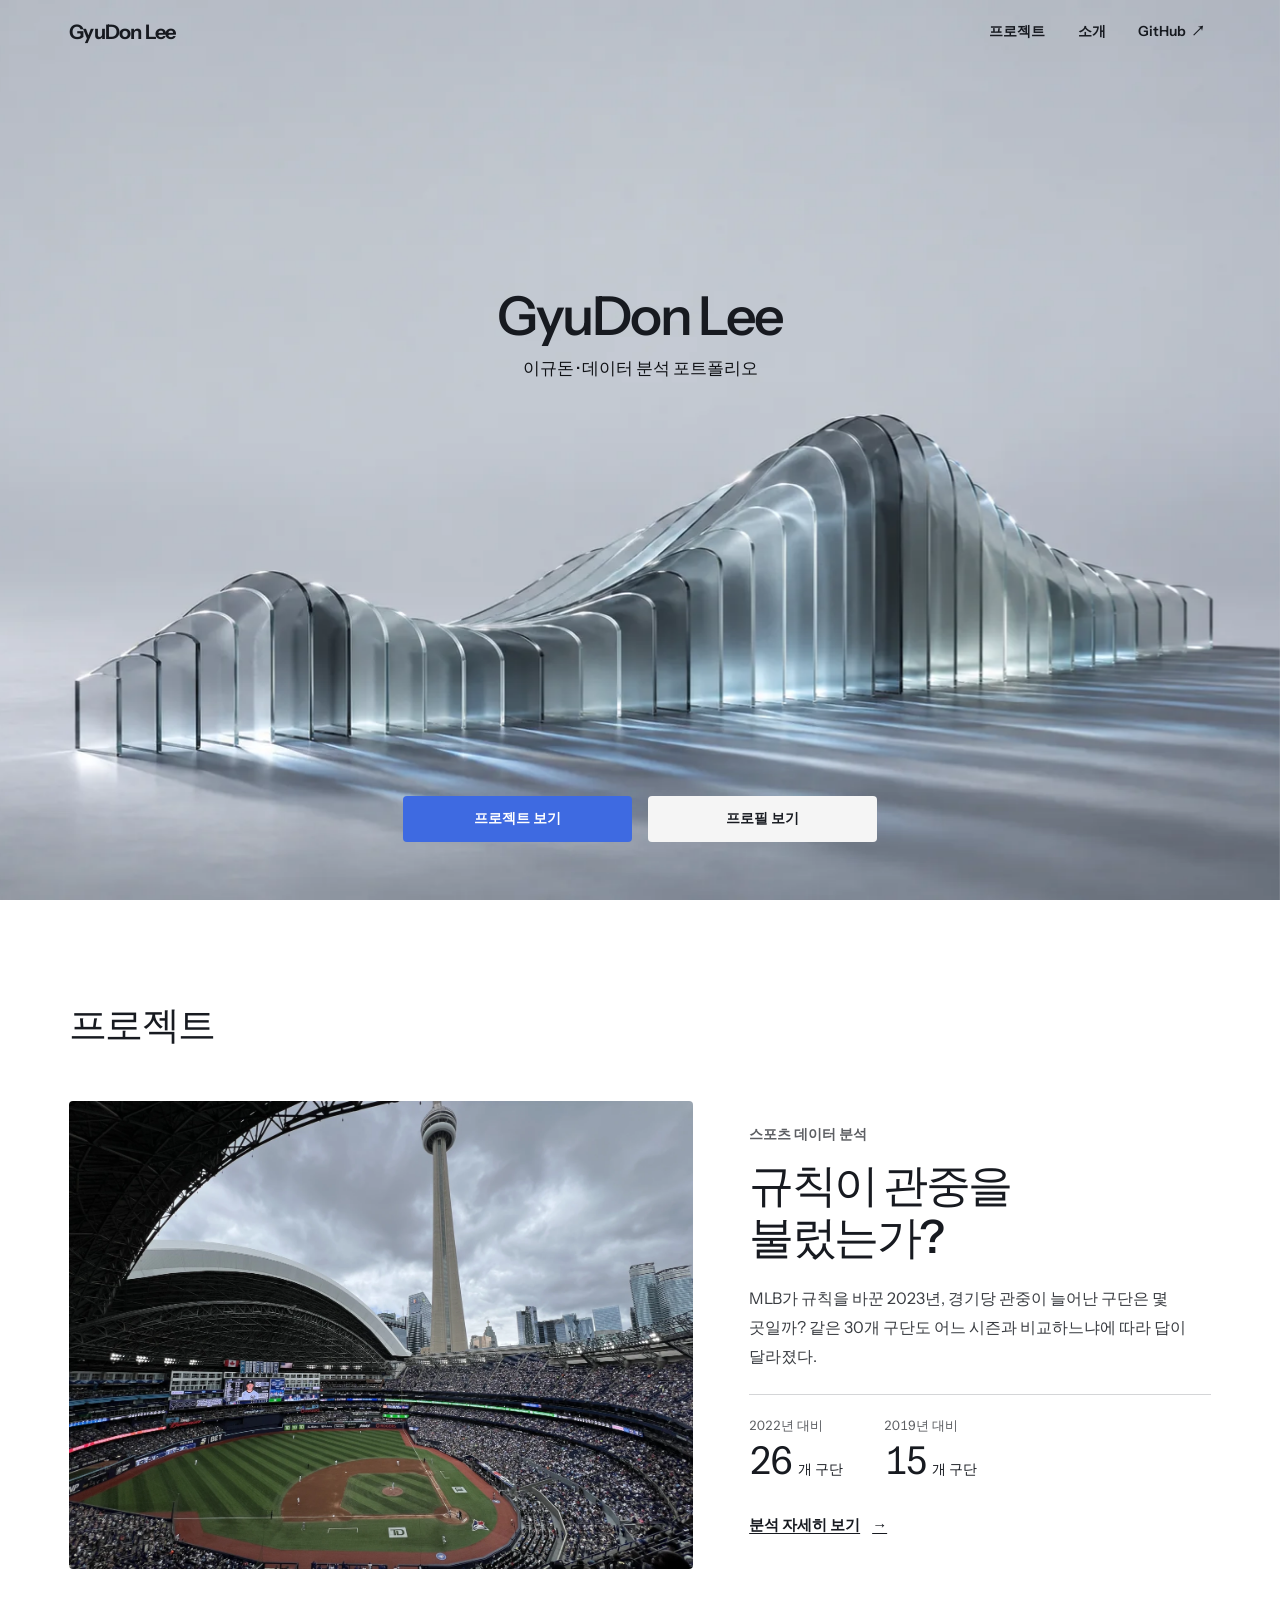
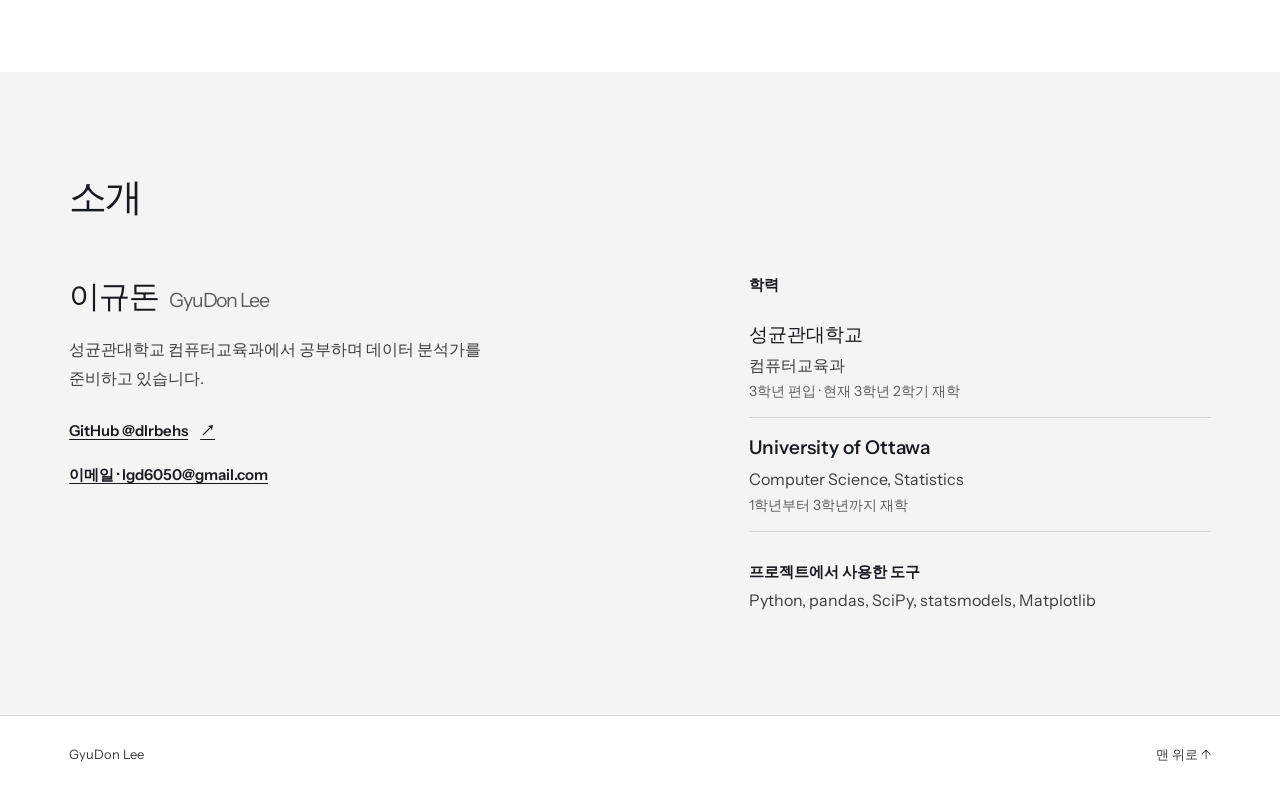
==== commit 324c791b: "Add email contact to the portfolio introduction" ====
--- a/index.html
+++ b/index.html
@@ -70,6 +70,7 @@
             <h3>이규돈 <span lang="en">GyuDon Lee</span></h3>
             <p>성균관대학교 컴퓨터교육과에서 공부하며 데이터 분석가를 준비하고 있습니다.</p>
             <a class="text-link" href="https://github.com/dlrbehs">GitHub @dlrbehs <span aria-hidden="true">↗</span></a>
+            <div><a class="text-link" href="mailto:lgd6050@gmail.com">이메일 · lgd6050@gmail.com</a></div>
           </div>
           <div class="background">
             <h3>학력</h3>
--- a/style.css
+++ b/style.css
@@ -72,13 +72,14 @@
   position: relative; isolation: isolate; display: flex; flex-direction: column;
   align-items: center; justify-content: space-between; text-align: center;
   min-height: max(550px, 100vh); min-height: max(550px, 100svh);
-  padding: clamp(90px, 14vh, 170px) 20px clamp(28px, 6.5vh, 80px);
+  padding: clamp(76px, min(32vh, 60vh - 16vw), 360px) 20px clamp(28px, 6.5vh, 80px);
+  padding-top: clamp(76px, min(32svh, 60svh - 16vw), 360px);
   background: #bfc4cb; overflow: hidden;
 }
-.hero-art { position: absolute; inset: 0; z-index: -1; width: 100%; height: 100%; object-fit: cover; object-position: 50% 66%; }
-.hero picture { display: contents; }
+.hero picture { position: absolute; inset: 0; z-index: -1; }
+.hero-art { width: 100%; height: 100%; object-fit: cover; object-position: 50% 66%; }
 .hero h1 { font-size: clamp(40px, 4.2vw, 66px); font-weight: 550; line-height: 1.04; letter-spacing: -.045em; }
-.hero-heading p { margin-top: 12px; font-size: clamp(16px, 1.3vw, 20px); font-weight: 500; }
+.hero-heading p { margin-top: 12px; color: #101216; font-size: clamp(16px, 1.3vw, 20px); font-weight: 550; }
 .hero-actions { display: flex; justify-content: center; gap: 16px; width: min(100%, 474px); }
 .button {
   display: inline-flex; align-items: center; justify-content: center; gap: 10px; min-height: 46px;
@@ -174,6 +175,12 @@
 .cell .result { color: var(--muted); }
 .cell h3 { margin-block: 16px 8px; font-size: 16px; }
 
+@media (min-width: 761px) {
+  .feature, .about-grid { grid-template-columns: repeat(12, minmax(0, 1fr)); column-gap: 24px; }
+  .project-photo, .bio { grid-column: span 7; }
+  .project-photo { margin-right: clamp(8px, 2.5vw, 40px); }
+  .project-copy, .background { grid-column: span 5; }
+}
 @media (max-width: 760px) {
   .feature, .about-grid { grid-template-columns: minmax(0, 1fr); gap: 28px; }
   .about-grid { gap: 40px; }
@@ -187,7 +194,7 @@
   .brand { font-size: 18px; }
   nav { gap: 2px; }
   nav a { padding-inline: 7px; font-size: 13px; }
-  .hero { min-height: max(500px, 100vh); min-height: max(500px, 100svh); padding-top: clamp(96px, 16svh, 152px); padding-bottom: max(30px, env(safe-area-inset-bottom)); }
+  .hero { min-height: max(500px, 100vh); min-height: max(500px, 100svh); padding-bottom: max(30px, env(safe-area-inset-bottom)); }
   .hero-art { object-position: 56% 67%; }
   .hero-actions { max-width: 380px; gap: 10px; }
   .hero-actions .button { padding-inline: 8px; }
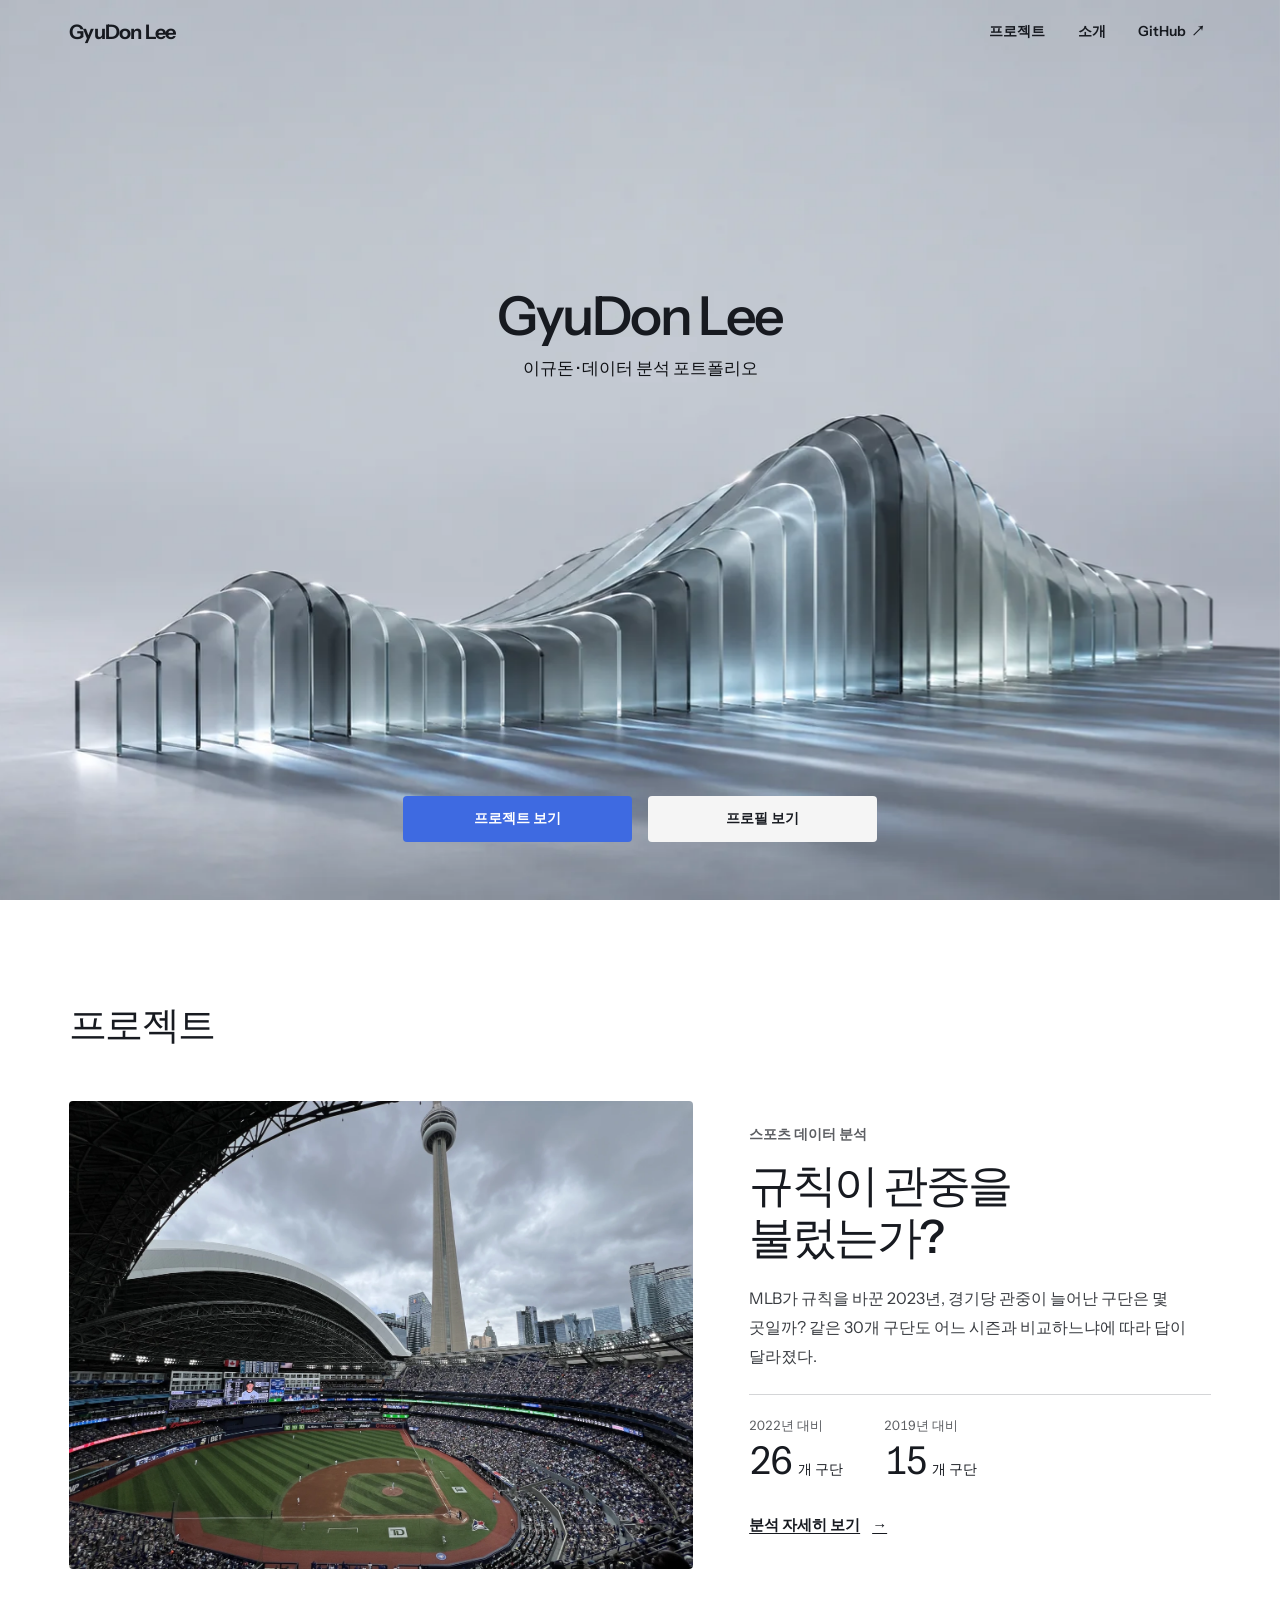
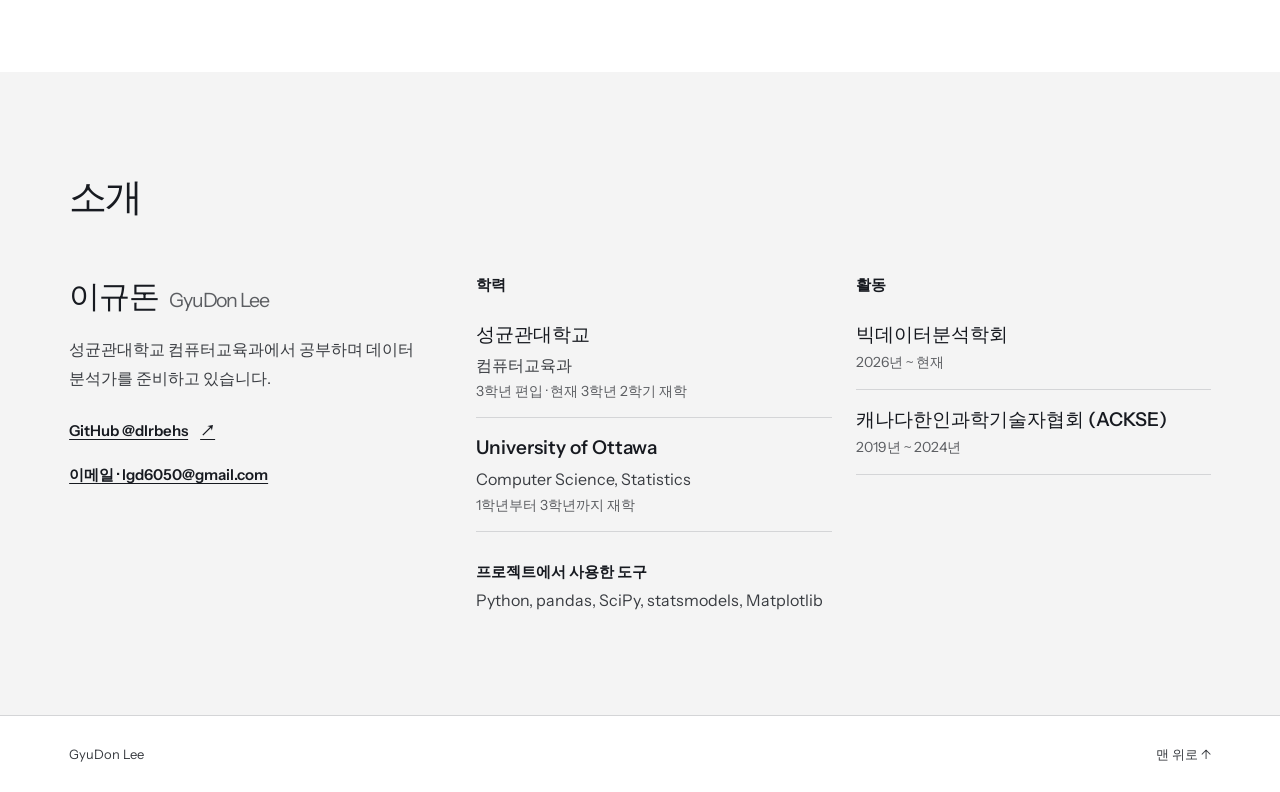
==== commit cc06963c: "List association activities alongside education" ====
--- a/index.html
+++ b/index.html
@@ -73,13 +73,24 @@
             <div><a class="text-link" href="mailto:lgd6050@gmail.com">이메일 · lgd6050@gmail.com</a></div>
           </div>
           <div class="background">
-            <h3>학력</h3>
-            <ol class="education-history">
-              <li><strong>성균관대학교</strong><span>컴퓨터교육과</span><small>3학년 편입 · 현재 3학년 2학기 재학</small></li>
-              <li><strong lang="en">University of Ottawa</strong><span lang="en">Computer Science, Statistics</span><small>1학년부터 3학년까지 재학</small></li>
-            </ol>
-            <h3>프로젝트에서 사용한 도구</h3>
-            <p lang="en">Python, pandas, SciPy, statsmodels, Matplotlib</p>
+            <section>
+              <h3>학력</h3>
+              <ol class="history">
+                <li><strong>성균관대학교</strong><span>컴퓨터교육과</span><small>3학년 편입 · 현재 3학년 2학기 재학</small></li>
+                <li><strong lang="en">University of Ottawa</strong><span lang="en">Computer Science, Statistics</span><small>1학년부터 3학년까지 재학</small></li>
+              </ol>
+            </section>
+            <section>
+              <h3>활동</h3>
+              <ol class="history">
+                <li><strong>빅데이터분석학회</strong><small>2026년 ~ 현재</small></li>
+                <li><strong>캐나다한인<wbr>과학기술자협회 (ACKSE)</strong><small>2019년 ~ 2024년</small></li>
+              </ol>
+            </section>
+            <section class="project-tools">
+              <h3>프로젝트에서 사용한 도구</h3>
+              <p lang="en">Python, pandas, SciPy, statsmodels, Matplotlib</p>
+            </section>
           </div>
         </div>
       </div>
--- a/style.css
+++ b/style.css
@@ -115,17 +115,19 @@
 .text-link:hover { color: var(--blue-text); }
 
 .about { background: var(--surface); }
-.about-grid { display: grid; grid-template-columns: minmax(0, 1.35fr) minmax(0, 1fr); gap: clamp(32px, 6vw, 90px); align-items: start; }
+.about-grid { display: grid; gap: 40px; align-items: start; }
 .bio h3 { font-size: clamp(26px, 2.4vw, 36px); letter-spacing: -.04em; font-weight: 550; }
 .bio h3 span { display: inline-block; margin-left: 6px; font-size: .64em; font-weight: 400; color: var(--muted); }
 .bio p { max-width: 28em; margin-block: 14px 16px; }
+.background { display: grid; gap: 28px 24px; }
+.project-tools { grid-column: 1 / -1; }
 .background h3 { font-size: 15px; font-weight: 600; }
-.education-history { list-style: none; padding: 0; margin-block: 8px 28px; }
-.education-history li { padding-block: 15px; border-bottom: 1px solid var(--line); }
-.education-history strong, .education-history span, .education-history small { display: block; }
-.education-history strong { font-size: 19px; font-weight: 550; }
-.education-history span, .background p { margin-top: 4px; color: var(--body); }
-.education-history small { margin-top: 3px; color: var(--muted); font-size: 14px; }
+.history { list-style: none; padding: 0; margin-top: 8px; }
+.history li { padding-block: 15px; border-bottom: 1px solid var(--line); }
+.history strong, .history span, .history small { display: block; }
+.history strong { font-size: 19px; font-weight: 550; }
+.history span, .background p { margin-top: 4px; color: var(--body); }
+.history small { margin-top: 3px; color: var(--muted); font-size: 14px; }
 footer { background: var(--paper); border-top: 1px solid var(--line); font-size: 13px; color: var(--body); }
 footer .wrap { display: flex; align-items: center; justify-content: space-between; gap: 16px; min-height: 76px; }
 
@@ -176,14 +178,17 @@
 .cell h3 { margin-block: 16px 8px; font-size: 16px; }
 
 @media (min-width: 761px) {
-  .feature, .about-grid { grid-template-columns: repeat(12, minmax(0, 1fr)); column-gap: 24px; }
-  .project-photo, .bio { grid-column: span 7; }
+  .feature { grid-template-columns: repeat(12, minmax(0, 1fr)); column-gap: 24px; }
+  .project-photo { grid-column: span 7; }
   .project-photo { margin-right: clamp(8px, 2.5vw, 40px); }
-  .project-copy, .background { grid-column: span 5; }
+  .project-copy { grid-column: span 5; }
+  .background { grid-template-columns: repeat(2, minmax(0, 1fr)); }
+}
+@media (min-width: 1000px) {
+  .about-grid { grid-template-columns: minmax(0, 1fr) minmax(0, 2fr); }
 }
 @media (max-width: 760px) {
-  .feature, .about-grid { grid-template-columns: minmax(0, 1fr); gap: 28px; }
-  .about-grid { gap: 40px; }
+  .feature { grid-template-columns: minmax(0, 1fr); gap: 28px; }
   .project-copy h3 br { display: none; }
   .project-copy h3 { margin-block: 8px 14px; }
   .project-photo img { aspect-ratio: 3 / 2; }
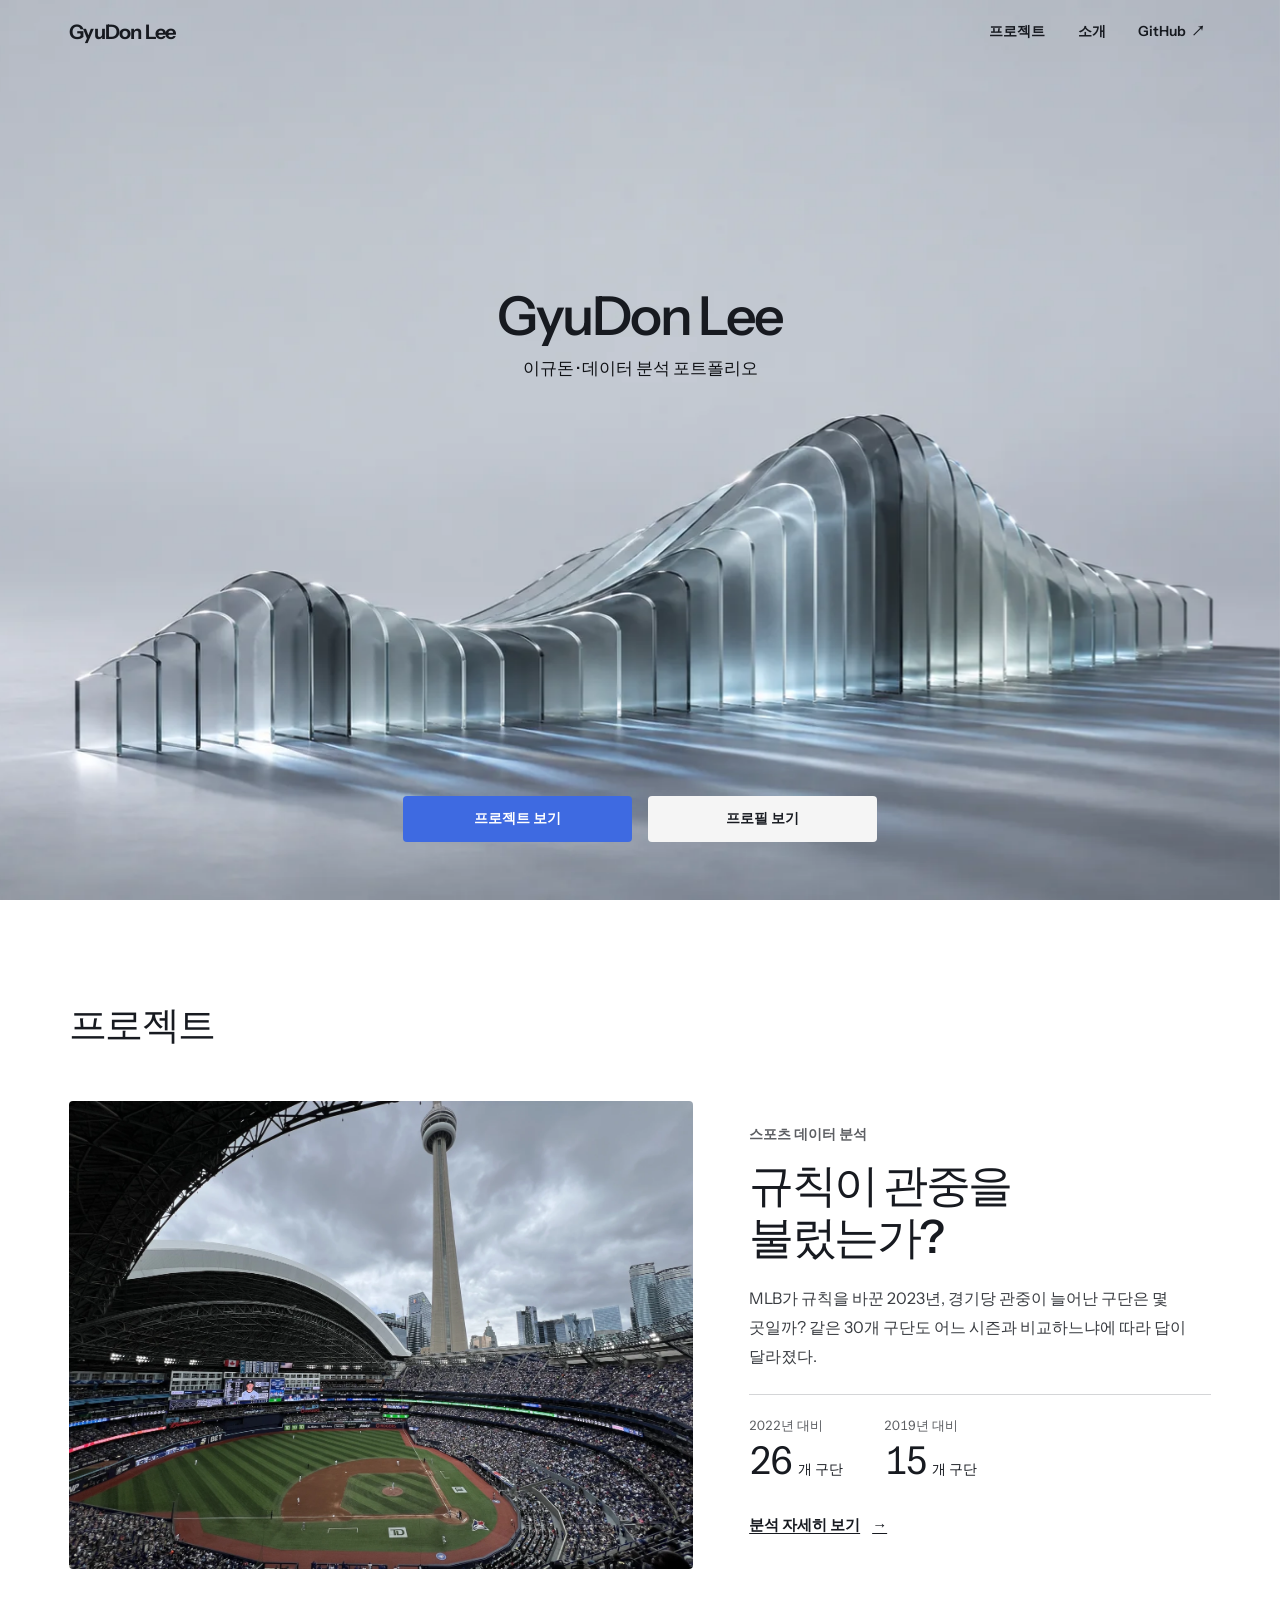
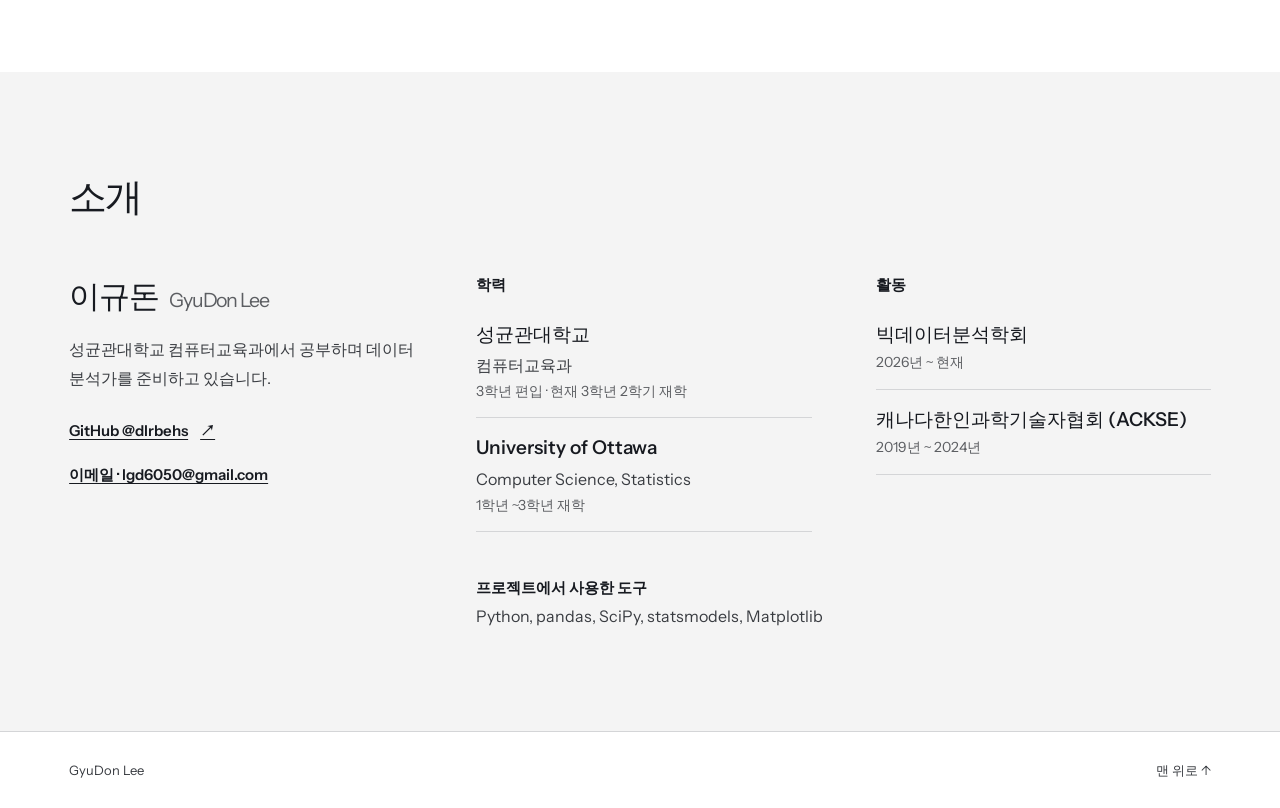
==== commit 57ce2cb4: "Restore education list presentation and separate activities" ====
--- a/index.html
+++ b/index.html
@@ -11,7 +11,7 @@
   <meta property="og:image" content="https://dlrbehs.github.io/analysis-landscape.webp">
   <meta property="og:url" content="https://dlrbehs.github.io/">
   <meta property="og:type" content="website">
-  <link rel="stylesheet" href="style.css">
+  <link rel="stylesheet" href="style.css?v=about-spacing-2">
 </head>
 <body id="top" class="home">
   <a class="skip" href="#main">본문으로 건너뛰기</a>
@@ -75,9 +75,9 @@
           <div class="background">
             <section>
               <h3>학력</h3>
-              <ol class="history">
+              <ol class="education-history history">
                 <li><strong>성균관대학교</strong><span>컴퓨터교육과</span><small>3학년 편입 · 현재 3학년 2학기 재학</small></li>
-                <li><strong lang="en">University of Ottawa</strong><span lang="en">Computer Science, Statistics</span><small>1학년부터 3학년까지 재학</small></li>
+                <li><strong lang="en">University of Ottawa</strong><span lang="en">Computer Science, Statistics</span><small>1학년 ~3학년 재학</small></li>
               </ol>
             </section>
             <section>
--- a/style.css
+++ b/style.css
@@ -119,7 +119,7 @@
 .bio h3 { font-size: clamp(26px, 2.4vw, 36px); letter-spacing: -.04em; font-weight: 550; }
 .bio h3 span { display: inline-block; margin-left: 6px; font-size: .64em; font-weight: 400; color: var(--muted); }
 .bio p { max-width: 28em; margin-block: 14px 16px; }
-.background { display: grid; gap: 28px 24px; }
+.background { display: grid; row-gap: 44px; column-gap: clamp(48px, 5vw, 80px); }
 .project-tools { grid-column: 1 / -1; }
 .background h3 { font-size: 15px; font-weight: 600; }
 .history { list-style: none; padding: 0; margin-top: 8px; }
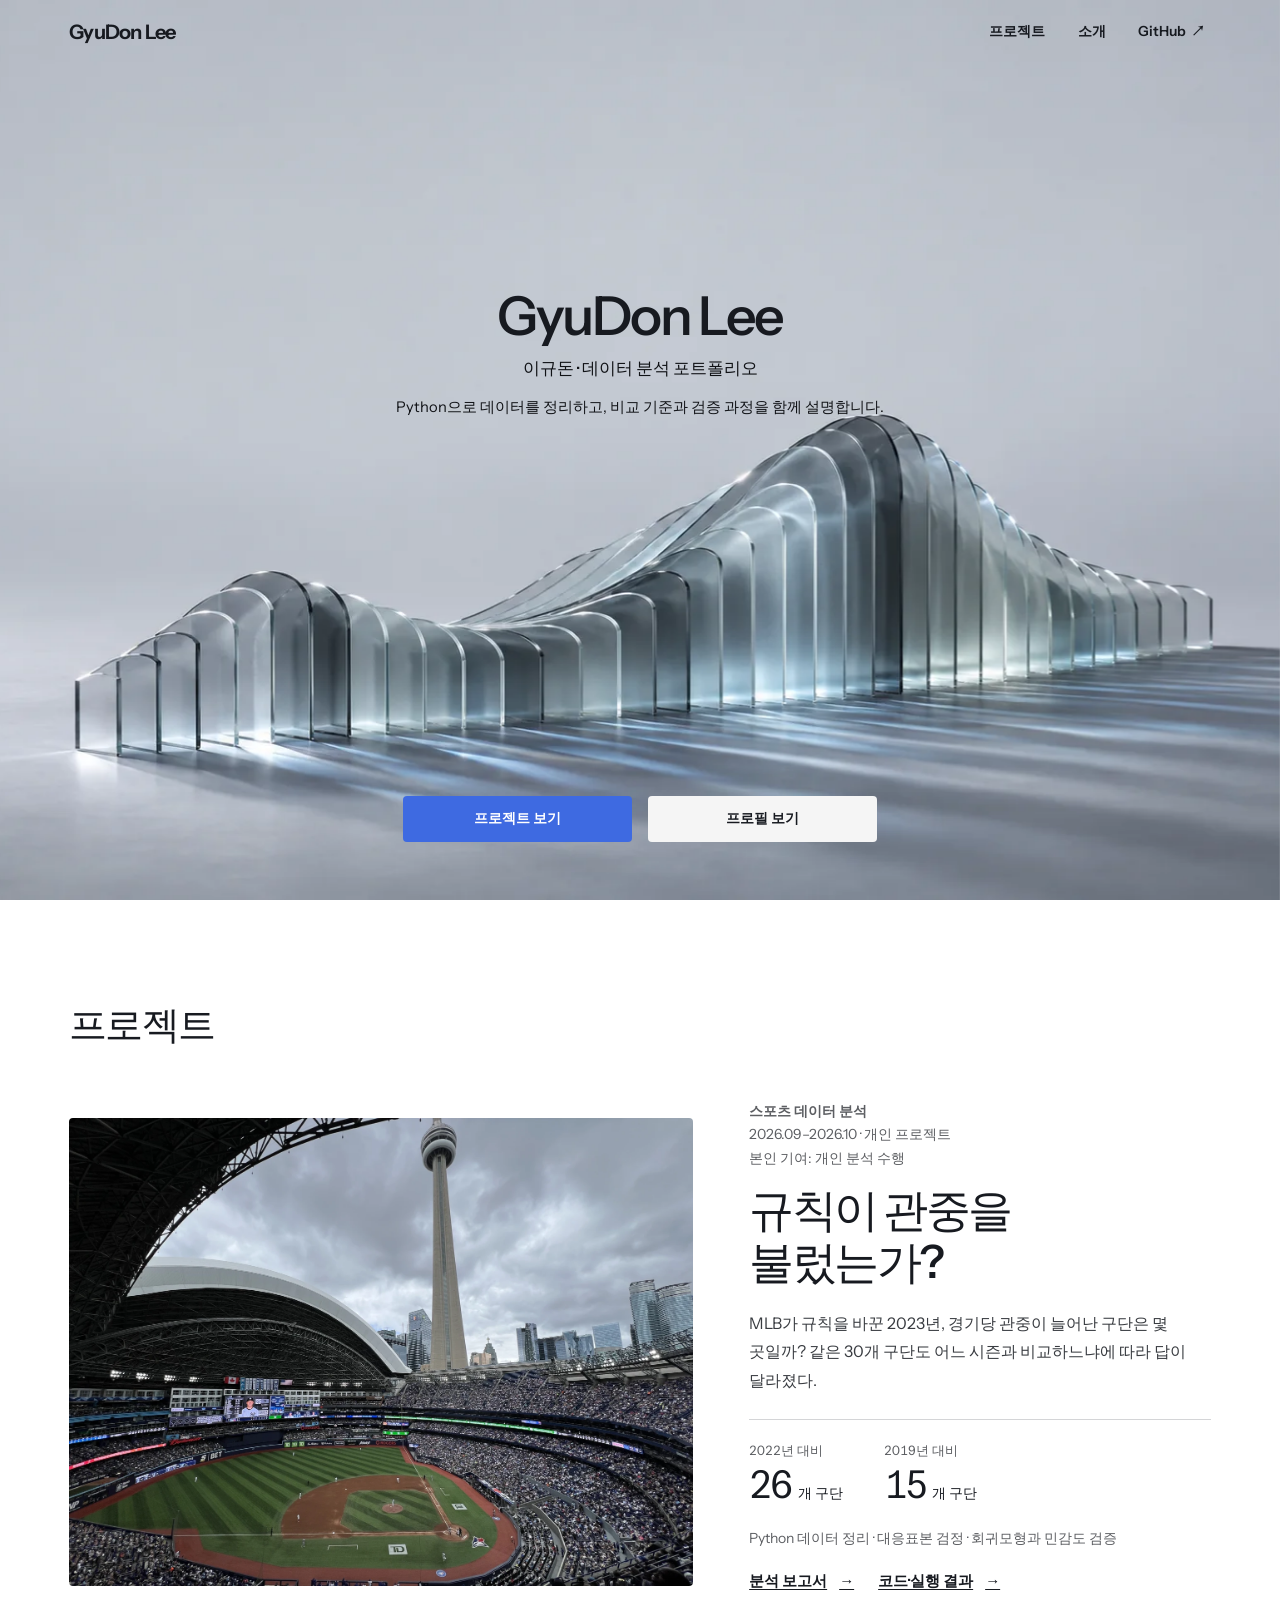
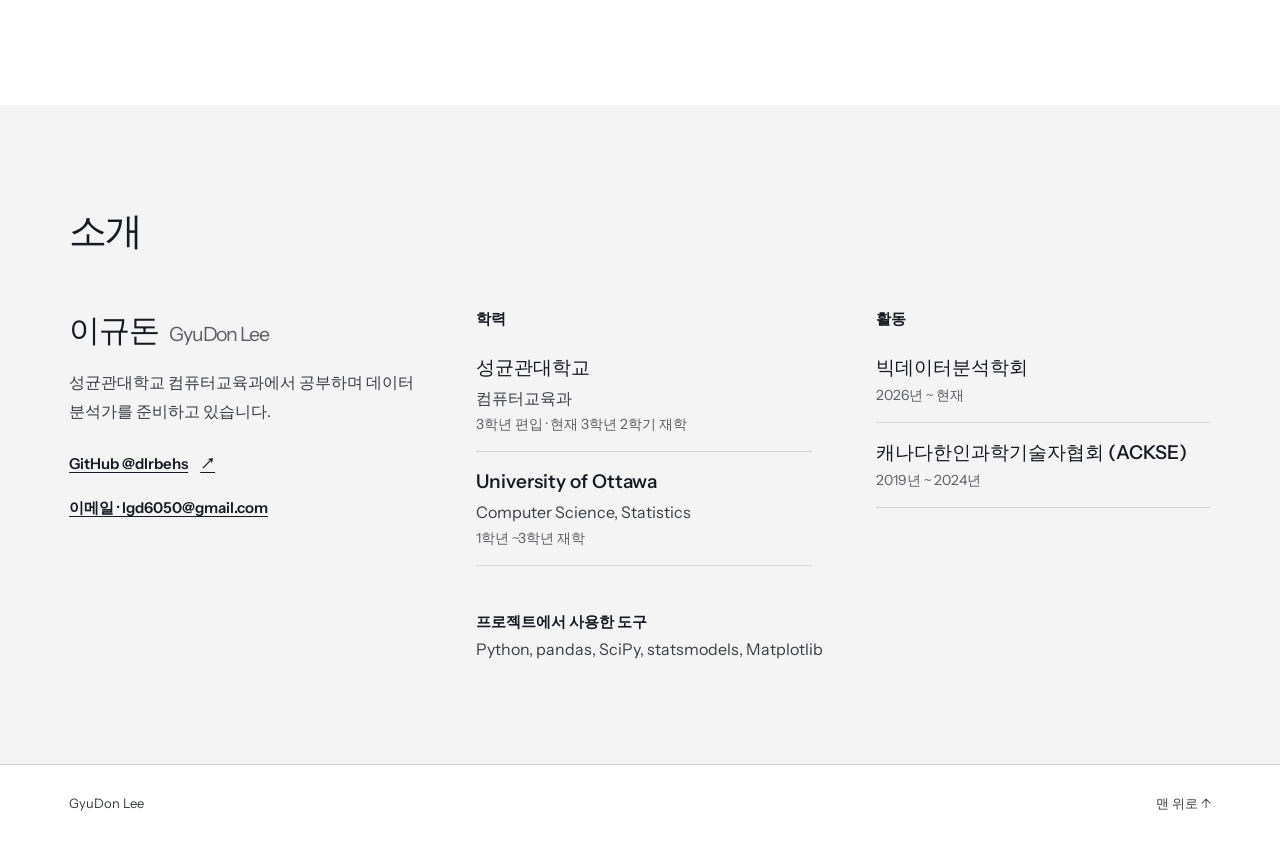
==== commit 73286966: "Publish reproducible MLB results, paired intervals and confirmed project details Show both baseline " ====
--- a/index.html
+++ b/index.html
@@ -11,7 +11,8 @@
   <meta property="og:image" content="https://dlrbehs.github.io/analysis-landscape.webp">
   <meta property="og:url" content="https://dlrbehs.github.io/">
   <meta property="og:type" content="website">
-  <link rel="stylesheet" href="style.css?v=about-spacing-2">
+  <link rel="stylesheet" href="style.css?v=verified-report-2">
+  <script defer src="study.js?v=summary-2"></script>
 </head>
 <body id="top" class="home">
   <a class="skip" href="#main">본문으로 건너뛰기</a>
@@ -36,6 +37,7 @@
       <div class="hero-heading">
         <h1 id="hero-title" lang="en">GyuDon Lee</h1>
         <p>이규돈 · 데이터 분석 포트폴리오</p>
+        <p class="hero-strength">Python으로 데이터를 정리하고, 비교 기준과 검증 과정을 함께 설명합니다.</p>
       </div>
       <div class="hero-actions">
         <a class="button primary" href="#projects">프로젝트 보기</a>
@@ -51,13 +53,15 @@
           </div>
           <div class="project-copy">
             <p class="eyebrow">스포츠 데이터 분석</p>
+            <p class="project-skills">2026.09–2026.10 · 개인 프로젝트<br>본인 기여: 개인 분석 수행</p>
             <h3>규칙이 관중을<br> 불렀는가?</h3>
             <p class="summary">MLB가 규칙을 바꾼 2023년, 경기당 관중이 늘어난 구단은 몇 곳일까? 같은 30개 구단도 어느 시즌과 비교하느냐에 따라 답이 달라졌다.</p>
             <dl class="comparison" aria-label="2023년에 경기당 관중이 증가한 구단 수">
-              <div><dt>2022년 대비</dt><dd>26<span>개 구단</span></dd></div>
-              <div><dt>2019년 대비</dt><dd>15<span>개 구단</span></dd></div>
+              <div><dt>2022년 대비</dt><dd><data data-key="comparisons.2022-2023.increased_teams" data-format="integer">26</data><span>개 구단</span></dd></div>
+              <div><dt>2019년 대비</dt><dd><data data-key="comparisons.2019-2023.increased_teams" data-format="integer">15</data><span>개 구단</span></dd></div>
             </dl>
-            <a class="text-link" href="mlb.html">분석 자세히 보기 <span aria-hidden="true">→</span></a>
+            <p class="project-skills">Python 데이터 정리 · 대응표본 검정 · 회귀모형과 민감도 검증</p>
+            <div class="project-links"><a class="text-link" href="mlb.html">분석 보고서 <span aria-hidden="true">→</span></a><a class="text-link" href="notebook.html">코드·실행 결과 <span aria-hidden="true">→</span></a></div>
           </div>
         </article>
       </div>
--- a/style.css
+++ b/style.css
@@ -80,6 +80,7 @@
 .hero-art { width: 100%; height: 100%; object-fit: cover; object-position: 50% 66%; }
 .hero h1 { font-size: clamp(40px, 4.2vw, 66px); font-weight: 550; line-height: 1.04; letter-spacing: -.045em; }
 .hero-heading p { margin-top: 12px; color: #101216; font-size: clamp(16px, 1.3vw, 20px); font-weight: 550; }
+.hero-heading .hero-strength { max-width: 42em; margin: 14px auto 0; font-size: clamp(14px, 1.15vw, 17px); font-weight: 400; line-height: 1.6; text-wrap: balance; }
 .hero-actions { display: flex; justify-content: center; gap: 16px; width: min(100%, 474px); }
 .button {
   display: inline-flex; align-items: center; justify-content: center; gap: 10px; min-height: 46px;
@@ -97,7 +98,8 @@
   letter-spacing: -.045em; line-height: 1.18;
 }
 .feature { position: relative; display: grid; grid-template-columns: minmax(0, 1.35fr) minmax(0, 1fr); gap: clamp(32px, 6vw, 90px); align-items: center; }
-.feature .text-link::after { content: ""; position: absolute; inset: 0; }
+.project-links { display: flex; flex-wrap: wrap; gap: 4px 24px; }
+.project-skills { color: var(--muted); font-size: 14px; line-height: 1.7; margin-bottom: 8px; }
 .project-photo { overflow: hidden; border-radius: 4px; }
 .project-photo img { width: 100%; aspect-ratio: 4 / 3; object-fit: cover; }
 .eyebrow, .kicker { color: var(--muted); font-size: 14px; font-weight: 600; }
@@ -143,6 +145,11 @@
 .article a:not(.button) { color: var(--blue-text); }
 .study-meta { display: flex; flex-wrap: wrap; gap: 6px 24px; margin-top: 28px; font-size: 14px; color: var(--muted); }
 .study-meta strong { color: var(--ink); }
+.study-summary { margin-top: 32px; scroll-margin-top: 88px; }
+.study-summary .resources { margin-top: 10px; }
+.metric-definitions { min-width: 520px; }
+.metric-definitions th, .metric-definitions td { white-space: normal; vertical-align: top; }
+.reading ~ p { margin-top: 18px; }
 .block, .cell { padding-top: clamp(28px, 3.7vw, 54px); margin-top: clamp(34px, 4.5vw, 64px); border-top: 1px solid var(--line); scroll-margin-top: 88px; }
 .article h2 { margin-bottom: 18px; font-size: clamp(22px, 2.3vw, 32px); line-height: 1.38; font-weight: 550; letter-spacing: -.04em; }
 .article p + p { margin-top: 14px; }
@@ -153,12 +160,12 @@
 details { margin-top: 18px; }
 summary { cursor: pointer; padding-block: 9px; font-weight: 550; }
 details[open] > p { padding-block: 10px; }
-.study-tabs { display: flex; flex-wrap: wrap; gap: 8px; margin-block: 18px; }
-.study-tabs button {
-  min-height: 44px; padding: 8px 14px; border: 1px solid var(--line); border-radius: 4px;
-  background: var(--paper); color: var(--body); cursor: pointer; font-size: 14px;
-}
-.study-tabs button[aria-pressed="true"] { color: white; background: var(--ink); border-color: var(--ink); }
+.comparison-grid { display: grid; grid-template-columns: repeat(2, minmax(0, 1fr)); gap: 16px; margin-block: 18px; }
+.comparison-grid .reading { margin-top: 0; padding: clamp(18px, 2.4vw, 28px); }
+.reading h3 { margin-bottom: 18px; font-size: 16px; font-weight: 600; line-height: 1.55; }
+.comparison-grid .reading > strong { font-size: clamp(30px, 3.6vw, 42px); }
+.reading-unit { margin-left: 5px; font-size: 16px; letter-spacing: 0; }
+.reading .inference { padding-top: 14px; border-top: 1px solid var(--line); font-size: 14px; font-variant-numeric: tabular-nums; }
 .reading { margin-top: 12px; padding: clamp(20px, 3vw, 36px); border-radius: 4px; background: var(--surface); }
 .reading > strong, .reading small { display: block; }
 .reading > strong { font-size: clamp(32px, 4.1vw, 54px); line-height: 1.18; font-weight: 500; letter-spacing: -.04em; }
@@ -204,8 +211,7 @@
   .hero-actions { max-width: 380px; gap: 10px; }
   .hero-actions .button { padding-inline: 8px; }
   .study-meta { display: grid; }
-  .study-tabs { gap: 6px; }
-  .study-tabs button { padding-inline: 9px; }
+  .comparison-grid { grid-template-columns: minmax(0, 1fr); }
   .resources { flex-direction: column; align-items: flex-start; gap: 6px; }
 }
 @media (prefers-reduced-motion: no-preference) {
@@ -216,3 +222,19 @@
   @keyframes develop { from { transform: scale(1.015); } to { transform: none; } }
   @keyframes arrive { from { opacity: .5; transform: translateY(6px); } to { opacity: 1; transform: none; } }
 }
+
+@media (prefers-color-scheme: dark) {
+  :root {
+    color-scheme: dark;
+    --ink: #edf0f5;
+    --body: #d0d4dc;
+    --muted: #aeb5c1;
+    --paper: #171a20;
+    --surface: #22262e;
+    --line: #464c58;
+    --blue-text: #a9c0ff;
+  }
+  .reader-nav { background: rgba(23, 26, 32, .94); }
+  .hero, .topbar, .hero .secondary { color: #171a20; }
+  .skip { background: #edf0f5; color: #171a20; }
+}
